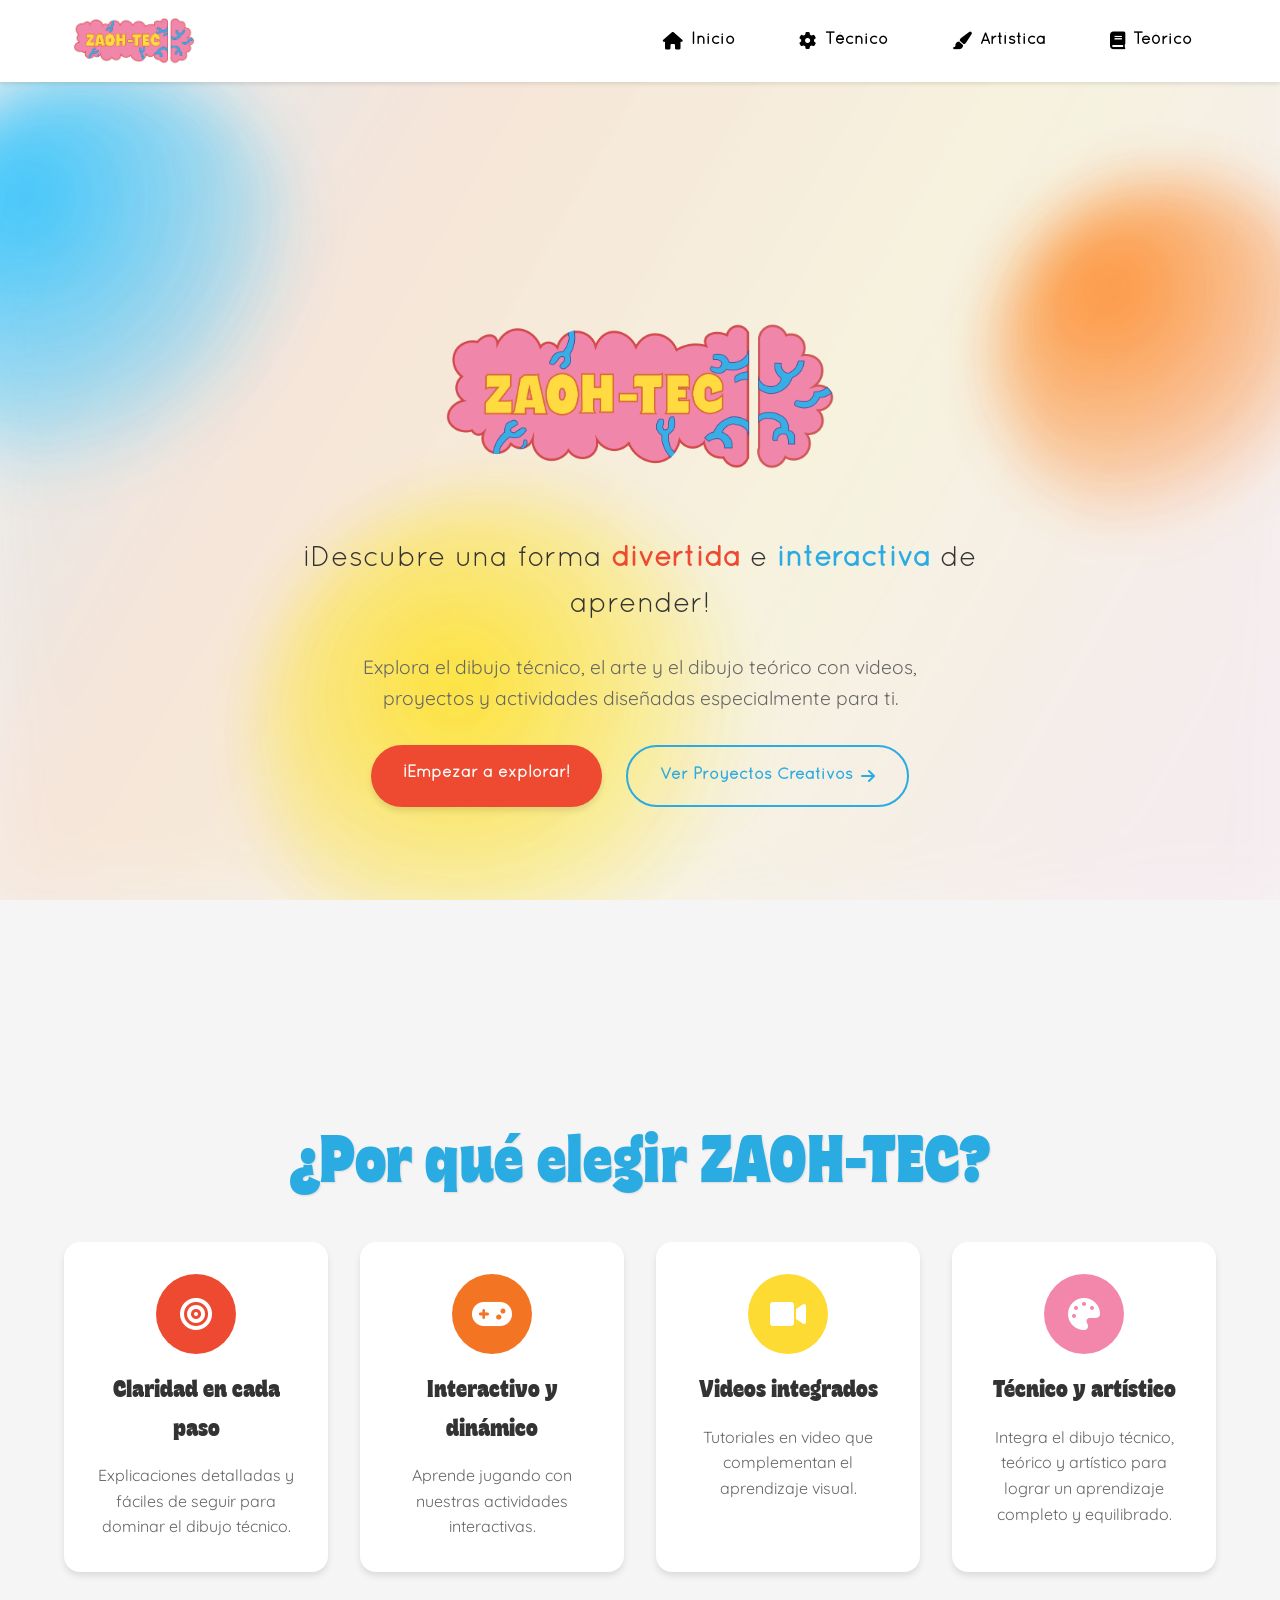
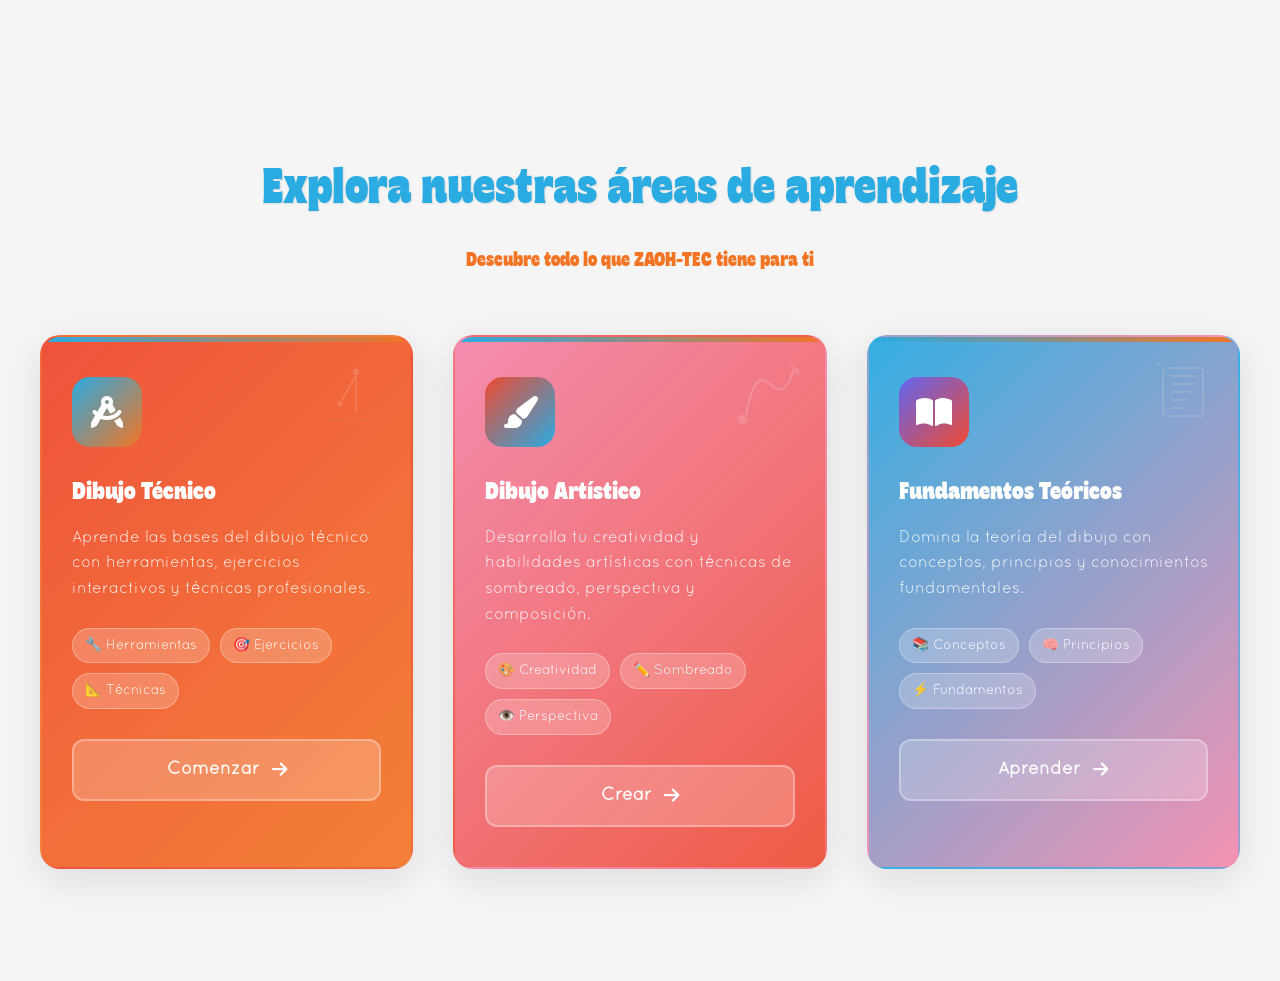
==== index.html @ 96dd10a4 "Proyecto ZAOH-TEC" ====
<!DOCTYPE html>
<html lang="es">
<head>
    <meta charset="UTF-8">
    <meta name="viewport" content="width=device-width, initial-scale=1.0, maximum-scale=5.0, user-scalable=yes">
    <meta name="theme-color" content="#2AABE2">
    <meta name="apple-mobile-web-app-capable" content="yes">
    <meta name="apple-mobile-web-app-status-bar-style" content="default">
    <meta name="format-detection" content="telephone=no">
    <!-- Meta tags para control de cache -->
    <meta http-equiv="Cache-Control" content="no-cache, no-store, must-revalidate">
    <meta http-equiv="Pragma" content="no-cache">
    <meta http-equiv="Expires" content="0">
    <title>ZAOH-TEC - Aprendizaje Interactivo</title>
    <link rel="icon" type="image/jpeg" href="assets/images/zaoh-tec-logo.jpg    ">
    <link rel="shortcut icon" type="image/jpeg" href="assets/images/zaoh-tec-logo.png">
    <link rel="apple-touch-icon" href="assets/images/zaoh-tec-logo.png">
    <link rel="stylesheet" href="https://fonts.googleapis.com/css2?family=Quicksand:wght@300;400;500;600;700&display=swap">
    <link rel="stylesheet" href="https://cdnjs.cloudflare.com/ajax/libs/font-awesome/6.0.0/css/all.min.css">
    <link rel="stylesheet" href="css/styles.css?v=1.0.3">
</head>
<body>
    <!-- Contenedor de fondo dinámico: gradientes y blobs interactivos -->
    <div class="background-container" aria-hidden="true">
        <div class="animated-gradient"></div>
        <div class="blobs">
            <div class="blob blob-1"></div>
            <div class="blob blob-2"></div>
            <div class="blob blob-3"></div>
        </div>
    </div>
    <header>
        <nav class="main-nav">
            <div class="nav-left">
                <img src="assets/images/zaoh-tec-logo.png" alt="ZAOH-TEC Logo" class="nav-logo" loading="lazy" decoding="async">
            </div>
            <button class="mobile-menu-toggle" aria-label="Abrir menú">
                <span class="hamburger-line"></span>
                <span class="hamburger-line"></span>
                <span class="hamburger-line"></span>
            </button>
            <ul class="nav-menu">
                <li><a href="index.html" class="nav-inicio active"><i class="fas fa-home"></i> Inicio</a></li>
                <li><a href="tecnico.html" class="nav-tecnico"><i class="fas fa-cog"></i> Técnico</a></li>
                <li><a href="artistica.html" class="nav-artistica"><i class="fas fa-paint-brush"></i> Artística</a></li>
                <li><a href="teorico.html" class="nav-teorico"><i class="fas fa-book"></i> Teórico</a></li>
            </ul>
        </nav>
    </header>

    <main>
        <section class="hero-section">
            <div class="hero-content">
                <img src="assets/images/zaoh-tec-logo.png" alt="ZAOH-TEC Logo Grande" class="hero-logo" loading="lazy" decoding="async">
                <p class="hero-text">¡Descubre una forma <span class="text-highlight-red">divertida</span> e <span class="text-highlight-blue">interactiva</span> de aprender!</p>
                <p class="hero-description">Explora el dibujo técnico, el arte y el dibujo teórico con videos, proyectos y actividades diseñadas especialmente para ti.</p>
                <div class="hero-buttons">
                    <a href="tecnico.html" class="btn-primary">¡Empezar a explorar!</a>
                    <a href="artistica.html" class="btn-secondary">Ver Proyectos Creativos <i class="fas fa-arrow-right"></i></a>
                </div>
            </div>
        </section>

        <!-- Sección "Por qué elegir ZAOH-TEC" -->
        <section class="why-choose-us">
            <h2 class="section-title">¿Por qué elegir ZAOH-TEC?</h2>
            <div class="features-grid">
                <div class="feature-card">
                    <div class="feature-icon">
                        <i class="fas fa-bullseye"></i>
                    </div>
                    <h3>Claridad en cada paso</h3>
                    <p>Explicaciones detalladas y fáciles de seguir para dominar el dibujo técnico.</p>
                </div>
                <div class="feature-card">
                    <div class="feature-icon">
                        <i class="fas fa-gamepad"></i>
                    </div>
                    <h3>Interactivo y dinámico</h3>
                    <p>Aprende jugando con nuestras actividades interactivas.</p>
                </div>
                <div class="feature-card">
                    <div class="feature-icon">
                        <i class="fas fa-video"></i>
                    </div>
                    <h3>Videos integrados</h3>
                    <p>Tutoriales en video que complementan el aprendizaje visual.</p>
                </div>
                <div class="feature-card">
                    <div class="feature-icon">
                        <i class="fas fa-palette"></i>
                    </div>
                    <h3>Técnico y artístico</h3>
                    <p>Integra el dibujo técnico, teórico y artístico para lograr un aprendizaje completo y equilibrado.</p>
                </div>
            </div>
        </section>

        <!-- Sección de navegación a las diferentes áreas -->
        <section class="navigation-cards">
            <div class="container">
                <h2 class="section-title">Explora nuestras áreas de aprendizaje</h2>
                <p class="section-subtitle">Descubre todo lo que ZAOH-TEC tiene para ti</p>
                
                <div class="nav-cards-carousel">
                    <button class="nav-cards-nav prev" aria-label="Anterior" type="button">&#10094;</button>
                    <div class="nav-cards-grid" data-slider>
                        <!-- Tarjeta Técnico -->
                        <a href="tecnico.html" class="nav-card nav-card-technical">
                            <div class="nav-card-content">
                                <div class="nav-card-icon">
                                    <i class="fas fa-drafting-compass"></i>
                                </div>
                                <h3>Dibujo Técnico</h3>
                                <p>Aprende las bases del dibujo técnico con herramientas, ejercicios interactivos y técnicas profesionales.</p>
                                <div class="nav-card-features">
                                    <span class="feature-tag">🔧 Herramientas</span>
                                    <span class="feature-tag">🎯 Ejercicios</span>
                                    <span class="feature-tag">📐 Técnicas</span>
                                </div>
                            </div>
                            <div class="nav-card-button">
                                <span>Comenzar</span>
                                <i class="fas fa-arrow-right"></i>
                            </div>
                        </a>

                        <!-- Tarjeta Artístico -->
                        <a href="artistica.html" class="nav-card nav-card-artistic">
                            <div class="nav-card-content">
                                <div class="nav-card-icon">
                                    <i class="fas fa-paint-brush"></i>
                                </div>
                                <h3>Dibujo Artístico</h3>
                                <p>Desarrolla tu creatividad y habilidades artísticas con técnicas de sombreado, perspectiva y composición.</p>
                                <div class="nav-card-features">
                                    <span class="feature-tag">🎨 Creatividad</span>
                                    <span class="feature-tag">✏️ Sombreado</span>
                                    <span class="feature-tag">👁️ Perspectiva</span>
                                </div>
                            </div>
                            <div class="nav-card-button">
                                <span>Crear</span>
                                <i class="fas fa-arrow-right"></i>
                            </div>
                        </a>

                        <!-- Tarjeta Teórico -->
                        <a href="teorico.html" class="nav-card nav-card-theory">
                            <div class="nav-card-content">
                                <div class="nav-card-icon">
                                    <i class="fas fa-book-open"></i>
                                </div>
                                <h3>Fundamentos Teóricos</h3>
                                <p>Domina la teoría del dibujo con conceptos, principios y conocimientos fundamentales.</p>
                                <div class="nav-card-features">
                                    <span class="feature-tag">📚 Conceptos</span>
                                    <span class="feature-tag">🧠 Principios</span>
                                    <span class="feature-tag">⚡ Fundamentos</span>
                                </div>
                            </div>
                            <div class="nav-card-button">
                                <span>Aprender</span>
                                <i class="fas fa-arrow-right"></i>
                            </div>
                        </a>
                    </div>
                    <button class="nav-cards-nav next" aria-label="Siguiente" type="button">&#10095;</button>
                </div>
                <!-- NOTE: El contenido original de .nav-cards-grid permanece. Este wrapper será estilizado en CSS y JS detectará botones. -->
            </div>
        </section>
    </main>

    <footer>
    </footer>

    <script src="js/main.js?v=1.0.3"></script>
</body>
</html>
---- css/styles.css ----
@font-face {
    font-family: 'FREITAG TRIAL HEAVY';
    src: url('../assets/fonts/Freitag-Heavy-trial.ttf') format('truetype');
}

@font-face {
    font-family: 'Quicksand Book';
    src: url('../assets/fonts/Quicksand_Book.otf') format('opentype');
}

:root {
    --color-red: #EE4A31;
    --color-orange: #F37423;
    --color-yellow: #FDDB33;
    --color-pink: #F387AB;
    --color-blue: #2AABE2;
    --primary-color: #2AABE2;
    --secondary-color: #F37423;
    --accent-color: #EE4A31;
    --info-color: #6366f1;
}

/* FORZAR COLOR NEGRO EN MENÚ DE NAVEGACIÓN SOLO EN ESCRITORIO */
@media (min-width: 769px) {
    nav .nav-menu a,
    .nav-menu a,
    .main-nav .nav-menu a,
    a.nav-inicio,
    a.nav-tecnico,
    a.nav-artistica,
    a.nav-teorico {
        color: #000000 !important;
        font-weight: 700 !important;
    }
}

/* FORZAR COLOR NEGRO EN HAMBURGER MENU - MÁXIMA PRIORIDAD */
.hamburger-line {
    background-color: #000000 !important;
}

.mobile-menu-toggle .hamburger-line {
    background-color: #000000 !important;
}

.mobile-menu-toggle.active .hamburger-line {
    background-color: #000000 !important;
}

* {
    margin: 0;
    padding: 0;
    box-sizing: border-box;
}

body {
    font-family: 'Quicksand Book', sans-serif;
    line-height: 1.6;
    background-color: #f5f5f5;
    font-weight: 400;
    position: relative;
}

/* Background dynamic container */
.background-container {
    position: fixed;
    inset: 0;
    pointer-events: none;
    z-index: -2;
    overflow: hidden;
}

.animated-gradient {
    position: absolute;
    inset: 0;
    background: linear-gradient(120deg, rgba(42,171,226,0.15), rgba(243,116,35,0.12) 30%, rgba(253,219,51,0.10) 60%, rgba(243,135,171,0.08) 90%);
    filter: blur(40px) saturate(120%);
    transform: translate3d(var(--bg-x,0px), var(--bg-y,0px), 0) scale(1.05);
    transition: transform 0.12s linear;
    animation: gradientShift 12s ease-in-out infinite;
}

@keyframes gradientShift {
    0% { transform: translate3d(0px,0px,0) scale(1.03) rotate(0deg); }
    25% { transform: translate3d(-20px,10px,0) scale(1.05) rotate(2deg); }
    50% { transform: translate3d(0px,20px,0) scale(1.06) rotate(0deg); }
    75% { transform: translate3d(20px,10px,0) scale(1.05) rotate(-2deg); }
    100% { transform: translate3d(0px,0px,0) scale(1.03) rotate(0deg); }
}

.blobs {
    position: absolute;
    inset: 0;
    mix-blend-mode: screen;
}

.blob {
    position: absolute;
    border-radius: 50%;
    filter: blur(30px) saturate(140%);
    opacity: 0.9;
    transform: translate3d(var(--tx,0px), var(--ty,0px), 0) scale(var(--s,1));
    transition: transform 0.12s linear;
}

.blob-1 {
    width: 420px;
    height: 420px;
    left: -8%;
    top: 8%;
    background: radial-gradient(circle at 30% 30%, rgba(42,171,226,0.85), rgba(42,171,226,0.35) 50%, transparent 70%);
    animation: floatBlob 10s ease-in-out infinite;
}

.blob-2 {
    width: 360px;
    height: 360px;
    right: -6%;
    top: 20%;
    background: radial-gradient(circle at 30% 30%, rgba(243,116,35,0.85), rgba(243,116,35,0.35) 50%, transparent 70%);
    animation: floatBlob 12s ease-in-out infinite alternate;
}

.blob-3 {
    width: 500px;
    height: 500px;
    left: 20%;
    bottom: -10%;
    background: radial-gradient(circle at 40% 40%, rgba(253,219,51,0.85), rgba(253,219,51,0.35) 45%, transparent 70%);
    animation: floatBlob 14s ease-in-out infinite;
}

@keyframes floatBlob {
    0% { transform: translate3d(0,0,0) scale(1); }
    50% { transform: translate3d(12px,-18px,0) scale(1.05); }
    100% { transform: translate3d(0,0,0) scale(1); }
}

/* Respect user preference for reduced motion */
@media (prefers-reduced-motion: reduce) {
    .animated-gradient,
    .blob {
        animation: none !important;
        transition: none !important;
    }
}

/* ===============================================
   TARJETAS DE NAVEGACIÓN - SECCIONES PRINCIPALES
   =============================================== */

.navigation-cards {
    padding: 80px 0;
    background: transparent;
    position: relative;
    z-index: 10;
}

.navigation-cards .section-title {
    font-size: 3rem;
    font-weight: 900;
    margin-bottom: 20px;
}

.navigation-cards .section-subtitle {
    text-align: center;
    font-size: 1.2rem;
    color: #F37423 !important;
    margin-bottom: 60px;
    font-weight: 300;
    font-family: 'FREITAG TRIAL HEAVY', sans-serif;
}

.nav-cards-grid {
    display: grid;
    grid-template-columns: repeat(auto-fit, minmax(350px, 1fr));
    gap: 40px;
    max-width: 1200px;
    margin: 0 auto;
}

/* Carrusel móvil de tarjetas (solo se activa en <=768px) */
.nav-cards-carousel { position: relative; width: 100%; }
.nav-cards-nav { display: none; }


.nav-card {
    border-radius: 20px;
    padding: 40px 30px;
    position: relative;
    overflow: hidden;
    transition: all 0.4s cubic-bezier(0.4, 0, 0.2, 1);
    box-shadow: 0 10px 40px rgba(0, 0, 0, 0.1);
    border: 2px solid transparent;
    text-decoration: none;
    display: block;
}

.nav-card-technical {
    background: linear-gradient(135deg, rgba(238, 74, 49, 0.95), rgba(243, 116, 35, 0.90));
    color: white;
}

.nav-card-artistic {
    background: linear-gradient(135deg, rgba(243, 135, 171, 0.95), rgba(238, 74, 49, 0.90));
    color: white;
}

.nav-card-theory {
    background: linear-gradient(135deg, rgba(42, 171, 226, 0.95), rgba(243, 135, 171, 0.90));
    color: white;
}

.nav-card::before {
    content: '';
    position: absolute;
    top: 0;
    left: 0;
    right: 0;
    height: 5px;
    background: linear-gradient(90deg, var(--primary-color), var(--secondary-color));
    transition: height 0.3s ease;
}

.nav-card:hover {
    transform: translateY(-10px);
    box-shadow: 0 20px 60px rgba(0, 0, 0, 0.15);
    border-color: var(--primary-color);
}

.nav-card:hover::before {
    height: 8px;
}

.nav-card-content {
    margin-bottom: 30px;
}

.nav-card-icon {
    width: 70px;
    height: 70px;
    border-radius: 18px;
    display: flex;
    align-items: center;
    justify-content: center;
    margin-bottom: 25px;
    position: relative;
    transition: transform 0.3s ease;
}

.nav-card:hover .nav-card-icon {
    transform: scale(1.1);
}

.nav-card-technical .nav-card-icon {
    background: linear-gradient(135deg, var(--primary-color), var(--secondary-color));
}

.nav-card-artistic .nav-card-icon {
    background: linear-gradient(135deg, var(--accent-color), var(--primary-color));
}

.nav-card-theory .nav-card-icon {
    background: linear-gradient(135deg, var(--info-color), var(--accent-color));
}

.nav-card-icon i {
    font-size: 2rem;
    color: white;
}

.nav-card h3 {
    font-size: 1.5rem;
    font-weight: 700;
    color: white;
    margin-bottom: 15px;
}

.nav-card p {
    color: rgba(255, 255, 255, 0.9);
    line-height: 1.6;
    margin-bottom: 25px;
}

.nav-card-features {
    display: flex;
    flex-wrap: wrap;
    gap: 10px;
    margin-bottom: 10px;
}

.feature-tag {
    background: rgba(255, 255, 255, 0.2);
    color: white;
    padding: 6px 12px;
    border-radius: 20px;
    font-size: 0.85rem;
    font-weight: 500;
    border: 1px solid rgba(255, 255, 255, 0.3);
}

.nav-card-artistic .feature-tag {
    background: rgba(255, 255, 255, 0.2);
    color: white;
    border: 1px solid rgba(255, 255, 255, 0.3);
}

.nav-card-theory .feature-tag {
    background: rgba(255, 255, 255, 0.2);
    color: white;
    border: 1px solid rgba(255, 255, 255, 0.3);
}

.nav-card-button {
    display: flex;
    align-items: center;
    justify-content: center;
    gap: 12px;
    padding: 15px 30px;
    border-radius: 12px;
    font-weight: 600;
    font-size: 1.1rem;
    transition: all 0.3s ease;
    position: relative;
    overflow: hidden;
    width: 100%;
    pointer-events: none;
}

.nav-card-technical .nav-card-button {
    background: rgba(255, 255, 255, 0.2);
    color: white;
    border: 2px solid rgba(255, 255, 255, 0.3);
}

.nav-card-artistic .nav-card-button {
    background: rgba(255, 255, 255, 0.2);
    color: white;
    border: 2px solid rgba(255, 255, 255, 0.3);
}

.nav-card-theory .nav-card-button {
    background: rgba(255, 255, 255, 0.2);
    color: white;
    border: 2px solid rgba(255, 255, 255, 0.3);
}

.nav-card-button:hover {
    transform: translateY(-2px);
    box-shadow: 0 8px 25px rgba(0, 0, 0, 0.2);
    background: rgba(255, 255, 255, 0.3) !important;
    border-color: rgba(255, 255, 255, 0.5) !important;
}

.nav-card-button::before {
    content: '';
    position: absolute;
    top: 0;
    left: -100%;
    width: 100%;
    height: 100%;
    background: linear-gradient(90deg, transparent, rgba(255, 255, 255, 0.2), transparent);
    transition: left 0.5s;
}

.nav-card-button:hover::before {
    left: 100%;
}

.nav-card-button i {
    transition: transform 0.3s ease;
}

.nav-card-button:hover i {
    transform: translateX(5px);
}

/* Animaciones de entrada */
.nav-card {
    animation: slideInUp 0.6s ease forwards;
    opacity: 0;
    transform: translateY(50px);
}

.nav-card:nth-child(1) { animation-delay: 0.1s; }
.nav-card:nth-child(2) { animation-delay: 0.2s; }
.nav-card:nth-child(3) { animation-delay: 0.3s; }

@keyframes slideInUp {
    to {
        opacity: 1;
        transform: translateY(0);
    }
}

/* Elementos decorativos de fondo para cada nav-card */
.nav-card-technical::after {
    content: '';
    position: absolute;
    top: 15px;
    right: 15px;
    width: 80px;
    height: 80px;
    opacity: 0.15;
    background: url("data:image/svg+xml,%3Csvg viewBox='0 0 100 100' xmlns='http://www.w3.org/2000/svg'%3E%3Ccircle cx='50' cy='25' r='4' fill='white'/%3E%3Cline x1='50' y1='29' x2='50' y2='75' stroke='white' stroke-width='2'/%3E%3Cline x1='50' y1='29' x2='30' y2='65' stroke='white' stroke-width='2'/%3E%3Ccircle cx='30' cy='65' r='3' fill='white'/%3E%3Cline x1='15' y1='85' x2='85' y2='85' stroke='white' stroke-width='1' opacity='0.5'/%3E%3Cline x1='20' y1='75' x2='80' y2='75' stroke='white' stroke-width='1' opacity='0.3'/%3E%3C/svg%3E") no-repeat center;
    background-size: contain;
    animation: rotate360 25s linear infinite;
}

.nav-card-artistic::after {
    content: '';
    position: absolute;
    top: 15px;
    right: 15px;
    width: 80px;
    height: 80px;
    opacity: 0.15;
    background: url("data:image/svg+xml,%3Csvg viewBox='0 0 100 100' xmlns='http://www.w3.org/2000/svg'%3E%3Cpath d='M20,80 Q30,20 50,40 Q70,60 80,20' stroke='white' stroke-width='3' fill='none'/%3E%3Ccircle cx='15' cy='85' r='6' fill='white' opacity='0.7'/%3E%3Ccircle cx='85' cy='25' r='4' fill='white' opacity='0.5'/%3E%3Cpath d='M10,75 L25,85 L15,90 Z' fill='white' opacity='0.6'/%3E%3Cline x1='75' y1='15' x2='85' y2='25' stroke='white' stroke-width='2'/%3E%3C/svg%3E") no-repeat center;
    background-size: contain;
    animation: float 6s ease-in-out infinite;
}

.nav-card-theory::after {
    content: '';
    position: absolute;
    top: 15px;
    right: 15px;
    width: 80px;
    height: 80px;
    opacity: 0.15;
    background: url("data:image/svg+xml,%3Csvg viewBox='0 0 100 100' xmlns='http://www.w3.org/2000/svg'%3E%3Crect x='25' y='20' width='50' height='60' rx='3' stroke='white' stroke-width='2' fill='none'/%3E%3Cline x1='35' y1='30' x2='65' y2='30' stroke='white' stroke-width='1.5'/%3E%3Cline x1='35' y1='40' x2='65' y2='40' stroke='white' stroke-width='1.5'/%3E%3Cline x1='35' y1='50' x2='60' y2='50' stroke='white' stroke-width='1.5'/%3E%3Cline x1='35' y1='60' x2='55' y2='60' stroke='white' stroke-width='1.5'/%3E%3Cline x1='35' y1='70' x2='50' y2='70' stroke='white' stroke-width='1.5'/%3E%3Ccircle cx='20' cy='15' r='2' fill='white' opacity='0.7'/%3E%3Ccircle cx='80' cy='25' r='1.5' fill='white' opacity='0.5'/%3E%3Ccircle cx='15' cy='75' r='1.5' fill='white' opacity='0.6'/%3E%3C/svg%3E") no-repeat center;
    background-size: contain;
    animation: pulse 4s ease-in-out infinite;
}

@keyframes rotate360 {
    from { transform: rotate(0deg); }
    to { transform: rotate(360deg); }
}

@keyframes float {
    0%, 100% { transform: translateY(0px); }
    50% { transform: translateY(-10px); }
}

@keyframes pulse {
    0%, 100% { transform: scale(1); opacity: 0.15; }
    50% { transform: scale(1.05); opacity: 0.25; }
}

/* Responsive principal (limpio) */
@media (max-width: 1024px) {
    .nav-cards-grid {
        grid-template-columns: repeat(auto-fit, minmax(300px, 1fr));
        gap: 32px;
    }
    .hero-title { font-size: clamp(2.8rem, 5vw, 3.5rem); }
}

@media (max-width: 768px) {
    body { padding-top: env(safe-area-inset-top); }
    .nav-cards-grid {
        grid-template-columns: repeat(auto-fit, minmax(260px, 1fr));
        gap: 28px;
        padding: 0 18px;
    }
    .nav-card { padding: 32px 26px; }
    .nav-card h3 { font-size: clamp(1.2rem, 2.8vw, 1.4rem); }
    .nav-card p { font-size: clamp(0.9rem, 2.2vw, 1.05rem); }
    .feature-tag { font-size: 0.7rem; }
    .hero-logo { width: clamp(180px, 55vw, 260px); }
    .hero-title { font-size: clamp(2.2rem, 6vw, 2.8rem); }
    .hero-text { font-size: clamp(1.2rem, 4.2vw, 1.6rem); }
    .hero-description { font-size: clamp(1rem, 2.8vw, 1.15rem); padding: 0 4px; }
    .hero-buttons { flex-direction: column; gap: 0.8rem; }

    /* Activar carrusel horizontal para móviles */
    .nav-cards-grid[data-slider] {
        display: flex;
        overflow-x: auto;
        -webkit-overflow-scrolling: touch;
        scroll-snap-type: x mandatory;
        gap: 18px;
        padding: 0 16px 10px;
        scroll-padding-left: 16px;
        scrollbar-width: none; /* Firefox */
    }
    .nav-cards-grid[data-slider]::-webkit-scrollbar { display: none; }
    .nav-cards-grid[data-slider] .nav-card {
        flex: 0 0 85%;
        scroll-snap-align: start;
        scroll-snap-stop: always;
        min-height: 100%;
    }
    .nav-cards-carousel .nav-cards-nav {
        display: flex;
        position: absolute;
        top: 50%;
        transform: translateY(-50%);
        background: rgba(0,0,0,0.35);
        backdrop-filter: blur(4px);
        width: 40px;
        height: 40px;
        border-radius: 50%;
        border: none;
        color: #fff;
        font-size: 1.4rem;
        align-items: center;
        justify-content: center;
        cursor: pointer;
        transition: background .3s ease, opacity .3s ease;
        z-index: 5;
    }
    .nav-cards-carousel .nav-cards-nav:hover { background: rgba(0,0,0,0.55); }
    .nav-cards-carousel .nav-cards-nav.prev { left: 6px; }
    .nav-cards-carousel .nav-cards-nav.next { right: 6px; }
    .nav-cards-carousel .nav-cards-nav[disabled],
    .nav-cards-carousel .nav-cards-nav[aria-disabled="true"] { opacity: 0.35; cursor: default; }
}

@media (max-width: 520px) {
    .nav-cards-grid { grid-template-columns: 1fr; gap: 22px; }
    .nav-card { padding: 28px 22px; }
    .nav-card h3 { font-size: 1.25rem; }
    .hero-title { font-size: clamp(1.9rem, 8vw, 2.3rem); }
    .hero-text { font-size: clamp(1.05rem, 5.2vw, 1.3rem); }
    .hero-description { font-size: 0.95rem; }
}

@media (max-width: 380px) {
    .nav-card { padding: 24px 18px; }
    .nav-card h3 { font-size: 1.1rem; }
    .nav-card p { font-size: 0.85rem; }
    .hero-title { font-size: clamp(1.6rem, 9vw, 2rem); }
    .hero-text { font-size: 1rem; }
}

@media (max-width: 480px) {
    .navigation-cards {
        padding: 60px 0;
    }
    
    .nav-card {
        padding: 25px 20px;
    }
    
    /* Asegurar que mantenga estilos en móviles pequeños */
    .nav-cards-grid {
        grid-template-columns: 1fr;
        gap: 15px;
        padding: 0 10px;
    }
    
    .nav-card h3 {
        font-size: 1.2rem;
    }
    
    .nav-card p {
        font-size: 0.9rem;
    }
}

/* ===============================================
   JUEGOS DE VISTAS TÉCNICAS
   =============================================== */

.gallery-section .game-description {
    text-align: center;
    font-size: 1.1rem;
    color: rgba(255, 255, 255, 0.9);
    margin-bottom: 40px;
    font-weight: 300;
}

.games-grid {
    display: grid;
    grid-template-columns: 1fr 1fr;
    gap: 30px;
    max-width: 1400px;
    margin: 0 auto;
}

.view-game {
    background: rgba(255, 255, 255, 0.95);
    border-radius: 15px;
    padding: 20px;
    box-shadow: 0 8px 25px rgba(0, 0, 0, 0.1);
    border: 2px solid transparent;
    transition: all 0.3s ease;
}

.view-game:hover {
    transform: translateY(-5px);
    box-shadow: 0 15px 50px rgba(0, 0, 0, 0.15);
    border-color: var(--primary-color);
}

.game-header {
    display: flex;
    justify-content: space-between;
    align-items: center;
    margin-bottom: 25px;
    padding-bottom: 15px;
    border-bottom: 2px solid #f0f0f0;
}

.game-header h4 {
    font-size: 1.4rem;
    color: var(--primary-color);
    margin: 0;
}

.game-status .score {
    background: linear-gradient(135deg, var(--primary-color), var(--secondary-color));
    color: white;
    padding: 8px 16px;
    border-radius: 20px;
    font-weight: 600;
    font-size: 0.9rem;
}

.question-view h5 {
    font-size: 1.2rem;
    color: #333;
    text-align: center;
    margin-bottom: 20px;
}

.main-view {
    display: flex;
    justify-content: center;
    margin: 25px 0;
}

.axonometric-view, .dihedral-view {
    background: #f8f9fa;
    border: 3px solid #e9ecef;
    border-radius: 12px;
    padding: 20px;
    display: flex;
    align-items: center;
    justify-content: center;
    min-height: 120px;
    transition: all 0.3s ease;
}

.axonometric-view {
    min-width: 200px;
    background: linear-gradient(135deg, #f8f9fa, #e9ecef);
}

.placeholder-3d, .placeholder-2d {
    display: flex;
    flex-direction: column;
    align-items: center;
    gap: 10px;
    color: var(--primary-color);
}

.placeholder-3d i, .placeholder-2d i {
    font-size: 3rem;
}

.placeholder-3d span, .placeholder-2d span {
    font-weight: 600;
    font-size: 0.9rem;
}

/* Estilos para las imágenes de las vistas */
.view-image {
    width: 100%;
    height: 100%;
    object-fit: contain;
    border-radius: 8px;
    max-height: 150px;
}

.axonometric-view .view-image {
    max-height: 180px;
}

.dihedral-view .view-image {
    max-height: 80px;
}

.instruction {
    text-align: center;
    color: #666;
    font-weight: 500;
    margin: 20px 0 15px;
}

.options-grid {
    display: grid;
    grid-template-columns: repeat(3, 1fr);
    gap: 20px;
    margin: 25px 0;
}

.option-view {
    cursor: pointer;
    transition: all 0.3s ease;
    border-radius: 12px;
    overflow: hidden;
    position: relative;
}

.option-view:hover {
    transform: translateY(-3px);
    box-shadow: 0 5px 20px rgba(0, 0, 0, 0.1);
}

.view-label {
    background: var(--primary-color);
    color: white;
    text-align: center;
    padding: 8px;
    font-weight: 600;
    font-size: 0.9rem;
}

.dihedral-view {
    min-height: 100px;
    background: #f1f3f4;
    border: 2px solid #dee2e6;
    border-top: none;
}

.option-view.selected {
    border: 3px solid var(--primary-color);
    transform: translateY(-5px);
}

.option-view.correct {
    border: 3px solid #28a745;
    background: rgba(40, 167, 69, 0.1);
}

.option-view.correct .view-label {
    background: #28a745;
}

.option-view.incorrect {
    border: 3px solid #dc3545;
    background: rgba(220, 53, 69, 0.1);
}

.option-view.incorrect .view-label {
    background: #dc3545;
}

.game-result {
    text-align: center;
    padding: 20px;
    border-radius: 12px;
    margin-top: 20px;
}

.game-result.correct {
    background: rgba(40, 167, 69, 0.1);
    border: 2px solid #28a745;
}

.game-result.incorrect {
    background: rgba(220, 53, 69, 0.1);
    border: 2px solid #dc3545;
}

.result-message {
    font-size: 1.1rem;
    font-weight: 600;
    margin-bottom: 15px;
}

.game-result.correct .result-message {
    color: #28a745;
}

.game-result.incorrect .result-message {
    color: #dc3545;
}

.retry-btn {
    background: linear-gradient(135deg, var(--secondary-color), var(--primary-color));
    color: white;
    border: none;
    padding: 12px 24px;
    border-radius: 25px;
    font-weight: 600;
    cursor: pointer;
    transition: all 0.3s ease;
    display: inline-flex;
    align-items: center;
    gap: 8px;
}

.retry-btn:hover {
    transform: translateY(-2px);
    box-shadow: 0 5px 15px rgba(0, 0, 0, 0.2);
}

/* Resumen de puntuación */
.overall-score {
    background: rgba(255, 255, 255, 0.95);
    border-radius: 20px;
    padding: 30px;
    margin-top: 40px;
    text-align: center;
    box-shadow: 0 10px 40px rgba(0, 0, 0, 0.1);
}

.overall-score h4 {
    color: var(--primary-color);
    margin-bottom: 20px;
}

.progress-bar {
    width: 100%;
    height: 12px;
    background: #e9ecef;
    border-radius: 6px;
    overflow: hidden;
    margin-bottom: 20px;
}

.progress-fill {
    height: 100%;
    background: linear-gradient(90deg, var(--primary-color), var(--secondary-color));
    width: 0%;
    transition: width 0.5s ease;
}

.score-summary {
    display: flex;
    justify-content: space-around;
    flex-wrap: wrap;
    gap: 20px;
}

.score-summary span {
    font-size: 1.1rem;
    color: #333;
}

.restart-test-container {
    margin-top: 25px;
    text-align: center;
}

.restart-test-button {
    background: linear-gradient(135deg, #e74c3c, #c0392b);
    color: white;
    border: none;
    padding: 15px 30px;
    border-radius: 25px;
    font-size: 1.1rem;
    font-weight: 600;
    cursor: pointer;
    transition: all 0.3s ease;
    box-shadow: 0 4px 15px rgba(231, 76, 60, 0.2);
}

.restart-test-button:hover {
    background: linear-gradient(135deg, #c0392b, #a93226);
    transform: translateY(-2px);
    box-shadow: 0 6px 20px rgba(231, 76, 60, 0.4);
}

.restart-test-button i {
    margin-right: 8px;
}

/* Responsive para juegos */
@media (max-width: 768px) {
    .games-grid {
        grid-template-columns: 1fr;
        gap: 30px;
    }
    
    .view-game {
        padding: 25px 20px;
    }
    
    .options-grid {
        grid-template-columns: 1fr;
        gap: 15px;
    }
    
    .game-header {
        flex-direction: column;
        gap: 15px;
        text-align: center;
    }
    
    .axonometric-view {
        min-width: 180px;
    }
}

@media (max-width: 480px) {
    .games-grid {
        padding: 0 10px;
    }
    
    .view-game {
        padding: 20px 15px;
    }
    
    .placeholder-3d i, .placeholder-2d i {
        font-size: 2rem;
    }
    
    .score-summary {
        flex-direction: column;
        gap: 10px;
    }
}







/* Prisma Rectangular */
.prism {
    width: 80px;
    height: 120px;
    left: 15%;
    top: 200px;
    transform-style: preserve-3d;
    animation: rotatePrism 25s infinite linear;
}

.prism .face {
    position: absolute;
    background: rgba(238, 74, 49, 0.15);
    border: 2px solid rgba(238, 74, 49, 0.8);
    box-shadow: 0 0 15px rgba(238, 74, 49, 0.3);
    backface-visibility: visible;
}

.prism .front,
.prism .back {
    width: 80px;
    height: 120px;
}

.prism .right,
.prism .left {
    width: 60px;
    height: 120px;
}

.prism .front { transform: translateZ(30px); }
.prism .back { transform: translateZ(-30px) rotateY(180deg); }
.prism .right { transform: rotateY(90deg) translateZ(40px); }
.prism .left { transform: rotateY(-90deg) translateZ(40px); }
.prism .top { transform: rotateX(90deg) translateZ(60px); width: 80px; height: 60px; }
.prism .bottom { transform: rotateX(-90deg) translateZ(60px); width: 80px; height: 60px; }

/* Cilindro */
.cylinder {
    width: 80px;
    height: 160px;
    right: 15%;
    top: 400px;
    animation: rotateCylinder 22s infinite linear;
}

.cylinder-body {
    position: relative;
    height: 100%;
    background: rgba(243, 116, 35, 0.2);
    border: 2px solid rgba(243, 116, 35, 0.8);
    border-radius: 40px;
    box-shadow: 0 0 15px rgba(243, 116, 35, 0.3);
}

.cylinder-top,
.cylinder-bottom {
    position: absolute;
    width: 80px;
    height: 40px;
    background: rgba(243, 116, 35, 0.3);
    border: 2px solid rgba(243, 116, 35, 0.8);
    border-radius: 50%;
    box-shadow: 0 0 15px rgba(243, 116, 35, 0.3);
}

.cylinder-top { top: 0; transform: rotateX(45deg); }
.cylinder-bottom { bottom: 0; transform: rotateX(-45deg); }

/* Pirámide */
.pyramid {
    width: 120px;
    height: 120px;
    left: 12%;
    top: 450px;
    animation: rotatePyramid 18s infinite linear;
}

.pyramid-face {
    position: absolute;
    width: 0;
    height: 0;
    border-left: 60px solid transparent;
    border-right: 60px solid transparent;
    border-bottom: 100px solid rgba(253, 219, 51, 0.2);
    border: 2px solid rgba(253, 219, 51, 0.8);
    box-shadow: 0 0 15px rgba(253, 219, 51, 0.3);
}

.pyramid-base {
    position: absolute;
    width: 120px;
    height: 120px;
    background: rgba(253, 219, 51, 0.3);
    border: 2px solid rgba(253, 219, 51, 0.8);
    transform: rotateX(90deg) translateZ(60px);
    box-shadow: 0 0 15px rgba(253, 219, 51, 0.3);
}



/* Animaciones para las figuras */
.shape {
    animation: float 10s infinite ease-in-out;
}

.cube1 { animation-delay: 0s; }
.prism1 { animation-delay: -2s; }
.cylinder1 { animation-delay: -4s; }
.cone1 { animation-delay: -6s; }

@keyframes float {
    0%, 100% { transform: translate(var(--tx, 0), var(--ty, 0)) rotate(0deg); }
    50% { transform: translate(var(--tx, 0), calc(var(--ty, 0) - 20px)) rotate(5deg); }
}

/* Ajuste para que el contenido principal tenga un fondo semitransparente */
.section-content {
    background: rgba(255, 255, 255, 0.9);
    border-radius: 15px;
    backdrop-filter: blur(5px);
}

/* Aplicar FREITAG TRIAL HEAVY solo a títulos y subtítulos */
h1, h2, h3, h4, h5, h6,
.section-title,
.hero-title,
.feature-card h3,
.gallery-section h3, 
.video-section h3, 
.word-search-section h3 {
    font-family: 'FREITAG TRIAL HEAVY', sans-serif;
    color: var(--color-blue);
    margin-bottom: 2rem;
}

/* Asegurar Quicksand Book en textos regulares */
p, span, a, li, input, button, textarea {
    font-family: 'Quicksand Book', sans-serif;
}

/* Animaciones para figuras geométricas */
@keyframes float-rotate {
    0% {
        transform: perspective(500px) rotateX(45deg) rotateZ(45deg) translateY(0);
    }
    50% {
        transform: perspective(500px) rotateX(45deg) rotateZ(45deg) translateY(-20px);
    }
    100% {
        transform: perspective(500px) rotateX(45deg) rotateZ(45deg) translateY(0);
    }
}

@keyframes float-pyramid {
    0% {
        transform: perspective(500px) rotateX(15deg) translateY(0);
    }
    50% {
        transform: perspective(500px) rotateX(15deg) translateY(-15px);
    }
    100% {
        transform: perspective(500px) rotateX(15deg) translateY(0);
    }
}

@keyframes float-cylinder {
    0% {
        transform: perspective(500px) rotateX(45deg) translateY(0);
    }
    50% {
        transform: perspective(500px) rotateX(45deg) translateY(-25px);
    }
    100% {
        transform: perspective(500px) rotateX(45deg) translateY(0);
    }
}

/* Figuras geométricas 3D */
.geometric-shape {
    position: fixed;
    pointer-events: none;
    z-index: -1;
    animation-duration: 6s;
    animation-timing-function: ease-in-out;
    animation-iteration-count: infinite;
}

/* Cubo 3D */
.shape-cube {
    width: 100px;
    height: 100px;
    position: fixed;
    top: 20%;
    right: 10%;
    transform-style: preserve-3d;
    transform: rotateX(-30deg) rotateY(-45deg);
    animation: rotate-cube 20s linear infinite;
}

.shape-cube .face {
    position: absolute;
    width: 100px;
    height: 100px;
    background: rgba(42, 171, 226, 0.1);
    border: 2px solid rgba(42, 171, 226, 0.3);
}

.shape-cube .front {
    transform: translateZ(50px);
}

.shape-cube .back {
    transform: translateZ(-50px);
}

.shape-cube .right {
    transform: rotateY(90deg) translateZ(50px);
}

.shape-cube .left {
    transform: rotateY(-90deg) translateZ(50px);
}

.shape-cube .top {
    transform: rotateX(90deg) translateZ(50px);
}

.shape-cube .bottom {
    transform: rotateX(-90deg) translateZ(50px);
}

/* Prisma hexagonal 3D */
.shape-prism {
    width: 100px;
    height: 120px;
    position: fixed;
    bottom: 15%;
    left: 5%;
    transform-style: preserve-3d;
    transform: rotateX(-30deg) rotateY(30deg);
    animation: rotate-prism 25s linear infinite;
}

.shape-prism .face {
    position: absolute;
    width: 60px;
    height: 120px;
    background: rgba(238, 74, 49, 0.1);
    border: 2px solid rgba(238, 74, 49, 0.3);
}

.shape-prism .face:nth-child(1) { transform: rotateY(0deg) translateZ(52px); }
.shape-prism .face:nth-child(2) { transform: rotateY(60deg) translateZ(52px); }
.shape-prism .face:nth-child(3) { transform: rotateY(120deg) translateZ(52px); }
.shape-prism .face:nth-child(4) { transform: rotateY(180deg) translateZ(52px); }
.shape-prism .face:nth-child(5) { transform: rotateY(240deg) translateZ(52px); }
.shape-prism .face:nth-child(6) { transform: rotateY(300deg) translateZ(52px); }

/* Cilindro 3D mejorado */
.shape-cylinder {
    position: fixed;
    top: 40%;
    left: 15%;
    transform-style: preserve-3d;
    transform: rotateX(-20deg);
    animation: float-3d 6s ease-in-out infinite;
}

.cylinder-body {
    width: 100px;
    height: 150px;
    position: relative;
    transform-style: preserve-3d;
}

.cylinder-side {
    position: absolute;
    width: 31.4px; /* (2 * π * r) / 20 segmentos */
    height: 150px;
    background: rgba(243, 116, 35, 0.1);
    border: 1px solid rgba(243, 116, 35, 0.3);
    transform-origin: 50% 50%;
}

.cylinder-top,
.cylinder-bottom {
    width: 100px;
    height: 100px;
    position: absolute;
    left: 0;
    border-radius: 50%;
    background: rgba(243, 116, 35, 0.15);
    border: 2px solid rgba(243, 116, 35, 0.3);
}

.cylinder-top {
    transform: rotateX(90deg) translateZ(75px);
}

.cylinder-bottom {
    transform: rotateX(-90deg) translateZ(75px);
}

/* Generamos los lados del cilindro usando múltiples elementos */
.cylinder-body {
    transform: rotateY(0deg);
    animation: rotate-cylinder 20s linear infinite;
}

/* Contenedor de fondo para las figuras */
.background-shapes {
    position: fixed;
    top: 0;
    left: 0;
    width: 100%;
    height: 100%;
    z-index: -1;
    overflow: hidden;
    pointer-events: none;
}

/* Figuras de fondo */
.background-shape {
    position: fixed;
    transform-style: preserve-3d;
    opacity: 0.1;
    pointer-events: none;
}

/* Esfera 3D */
.shape-sphere {
    width: 120px;
    height: 120px;
    right: 25%;
    transform-style: preserve-3d;
}

.sphere-circle {
    position: absolute;
    width: 120px;
    height: 120px;
    border-radius: 50%;
    border: 2px solid rgba(42, 171, 226, 0.3);
    background: rgba(42, 171, 226, 0.1);
}

/* Octaedro */
.shape-octahedron {
    right: 8%;
    width: 100px;
    height: 100px;
    margin-top: 250px;
}

.octahedron-face {
    position: absolute;
    width: 0;
    height: 0;
    border-left: 50px solid transparent;
    border-right: 50px solid transparent;
    border-bottom: 50px solid rgba(253, 219, 51, 0.1);
    border-top: 50px solid rgba(253, 219, 51, 0.1);
}

/* Dodecaedro */
.shape-dodecahedron {
    left: 15%;
    width: 120px;
    height: 120px;
    margin-top: 400px;
}

.dodecahedron-face {
    position: absolute;
    width: 60px;
    height: 60px;
    background: rgba(243, 135, 171, 0.1);
    border: 2px solid rgba(243, 135, 171, 0.3);
    transform-origin: center center;
}

/* Cono */
.shape-cone {
    width: 100px;
    height: 150px;
    right: 30%;
    margin-top: 600px;
}

.cone-base {
    position: absolute;
    width: 100px;
    height: 100px;
    border-radius: 50%;
    background: rgba(42, 171, 226, 0.1);
    border: 2px solid rgba(42, 171, 226, 0.3);
    transform: rotateX(90deg) translateZ(0);
}

.cone-side {
    position: absolute;
    width: 100px;
    height: 150px;
    clip-path: polygon(50% 0%, 100% 100%, 0% 100%);
    background: rgba(42, 171, 226, 0.1);
    border: 2px solid rgba(42, 171, 226, 0.3);
}

/* Animaciones para la esfera */
@keyframes sphere-rotate-x {
    0% { transform: rotateX(0deg); }
    100% { transform: rotateX(360deg); }
}

@keyframes sphere-rotate-y {
    0% { transform: rotateY(0deg); }
    100% { transform: rotateY(360deg); }
}

@keyframes sphere-rotate-z {
    0% { transform: rotateZ(0deg); }
    100% { transform: rotateZ(360deg); }
}

/* Animaciones 3D */
@keyframes rotate-cube {
    from { transform: rotateX(-30deg) rotateY(0deg); }
    to { transform: rotateX(-30deg) rotateY(360deg); }
}

@keyframes rotate-prism {
    from { transform: rotateX(-30deg) rotateY(0deg); }
    to { transform: rotateX(-30deg) rotateY(360deg); }
}

@keyframes rotate-cylinder {
    from { transform: rotateY(0deg); }
    to { transform: rotateY(360deg); }
}

@keyframes float-3d {
    0%, 100% { transform: translateY(0) rotateX(-20deg); }
    50% { transform: translateY(-20px) rotateX(-20deg); }
}

/* Estilos de secciones */
.intro-section {
    background: rgba(255, 255, 255, 0.9);
    padding: 2rem;
    border-radius: 15px;
    margin: 2rem 0;
    box-shadow: 0 5px 15px rgba(0, 0, 0, 0.1);
    position: relative;
    overflow: hidden;
}

.intro-section::before {
    content: '';
    position: absolute;
    width: 200px;
    height: 200px;
    background: linear-gradient(45deg, var(--color-blue) 50%, transparent 50%);
    opacity: 0.1;
    top: -100px;
    right: -100px;
    transform: rotate(45deg);
}

.intro-text {
    color: #333;
    font-size: 1.2rem;
    line-height: 1.8;
}

.gallery-section {
    background: linear-gradient(135deg, #fff, var(--color-orange) 300%);
    padding: 2rem;
    border-radius: 15px;
    margin: 2rem 0;
    box-shadow: 0 5px 15px rgba(243, 116, 35, 0.1);
}

.video-section {
    background: linear-gradient(135deg, #fff, var(--color-pink) 300%);
    padding: 2rem;
    border-radius: 15px;
    margin: 2rem 0;
    box-shadow: 0 5px 15px rgba(243, 135, 171, 0.1);
}

/* Nueva sección de videos YouTube */
.videos-section {
    background: linear-gradient(135deg, var(--color-pink) 0%, var(--color-orange) 50%, var(--color-yellow) 100%);
    padding: 3rem 2rem;
    border-radius: 20px;
    margin: 3rem 0;
    box-shadow: 0 10px 30px rgba(243, 116, 35, 0.2);
    position: relative;
    overflow: hidden;
}

.videos-section::before {
    content: '';
    position: absolute;
    top: -50%;
    left: -50%;
    width: 200%;
    height: 200%;
    background: radial-gradient(circle, rgba(255,255,255,0.1) 0%, transparent 70%);
    animation: rotate 20s linear infinite;
    pointer-events: none;
}

.videos-section h3 {
    text-align: center;
    color: #2c3e50;
    font-size: 2.2rem;
    margin-bottom: 1rem;
    text-shadow: 1px 1px 2px rgba(0,0,0,0.1);
    position: relative;
    z-index: 2;
}

.videos-intro {
    text-align: center;
    color: #2c3e50;
    font-size: 1.1rem;
    margin-bottom: 2.5rem;
    font-weight: 500;
    position: relative;
    z-index: 2;
}

.videos-grid {
    display: grid;
    grid-template-columns: repeat(auto-fit, minmax(400px, 1fr));
    gap: 2rem;
    position: relative;
    z-index: 2;
}

.video-card {
    background: rgba(255, 255, 255, 0.95);
    border-radius: 15px;
    overflow: hidden;
    box-shadow: 0 8px 25px rgba(0, 0, 0, 0.15);
    transition: all 0.3s ease;
    transform: translateY(0);
}

.video-card:hover {
    transform: translateY(-10px);
    box-shadow: 0 15px 35px rgba(0, 0, 0, 0.25);
}

.video-wrapper {
    position: relative;
    width: 100%;
    height: 250px;
    overflow: hidden;
}

.video-wrapper iframe {
    position: absolute;
    top: 0;
    left: 0;
    width: 100%;
    height: 100%;
    border: none;
    transition: transform 0.3s ease;
}

.video-card:hover .video-wrapper iframe {
    transform: scale(1.05);
}

.video-info {
    padding: 1.5rem;
    background: linear-gradient(135deg, #fff 0%, rgba(243, 135, 171, 0.1) 100%);
}

.video-info h4 {
    color: #2c3e50;
    font-size: 1.3rem;
    margin-bottom: 0.8rem;
    display: flex;
    align-items: center;
    gap: 0.5rem;
}

.video-info h4 i {
    color: var(--color-orange);
    font-size: 1.1rem;
}

.video-info p {
    color: #555;
    line-height: 1.6;
    font-size: 0.95rem;
}

@keyframes rotate {
    from { transform: rotate(0deg); }
    to { transform: rotate(360deg); }
}

/* Responsive para videos */
@media (max-width: 768px) {
    .videos-grid {
        grid-template-columns: 1fr;
        gap: 1.5rem;
    }
    
    .video-wrapper {
        height: 200px;
    }
    
    .videos-section {
        padding: 2rem 1rem;
    }
    
    .videos-section h3 {
        font-size: 1.8rem;
    }
}

/* Variación específica para la página técnica */
.technical-page .videos-section {
    background: linear-gradient(135deg, var(--color-blue) 0%, var(--color-red) 50%, var(--color-orange) 100%);
}

.technical-page .video-info {
    background: linear-gradient(135deg, #fff 0%, rgba(42, 171, 226, 0.1) 100%);
}

.technical-page .video-info h4 i {
    color: var(--color-red);
}

/* Variación específica para la página teórica */
.theoretical-page .videos-section {
    background: linear-gradient(135deg, #2c3e50 0%, var(--color-blue) 30%, var(--color-pink) 70%, #f8f9fa 100%);
    position: relative;
}

.theoretical-page .videos-section::before {
    background: radial-gradient(circle, rgba(44,62,80,0.1) 0%, transparent 70%);
}

.theoretical-page .video-info {
    background: linear-gradient(135deg, #fff 0%, rgba(44,62,80, 0.05) 100%);
    border-left: 4px solid var(--color-blue);
}

.theoretical-page .video-info h4 {
    color: #2c3e50;
}

.theoretical-page .video-info h4 i {
    color: var(--color-blue);
}

.theoretical-videos .video-card {
    max-width: 800px;
    margin: 0 auto;
}

.theoretical-videos .videos-grid {
    display: flex;
    justify-content: center;
}

.word-search-section {
    background: linear-gradient(135deg, #fff, var(--color-yellow) 300%);
    padding: 2rem;
    border-radius: 15px;
    margin: 2rem 0;
    box-shadow: 0 5px 15px rgba(253, 219, 51, 0.1);
}

.section-content {
    max-width: 1200px;
    margin: 80px auto 2rem;
    padding: 0 2rem;
}

/* Header and Navigation */
header {
    background-color: white;
    padding: 1rem 0;
    position: fixed;
    width: 100%;
    top: 0;
    z-index: 1000;
    box-shadow: 0 2px 4px rgba(0,0,0,0.1);
}

.main-nav {
    max-width: 1200px;
    margin: 0 auto;
    display: flex;
    justify-content: space-between;
    align-items: center;
    padding: 0 2rem;
}

.nav-left {
    display: flex;
    align-items: center;
}

.nav-logo {
    height: 50px;
    width: auto;
    transition: transform 0.3s ease;
}

.nav-logo:hover {
    transform: scale(1.05);
}

.nav-menu {
    display: flex;
    list-style: none;
    gap: 2rem;
}

.nav-menu a {
    text-decoration: none;
    color: #000000 !important;
    font-weight: 700 !important;
    padding: 0.5rem 1rem;
    border-radius: 5px;
    transition: all 0.3s ease;
    display: flex;
    align-items: center;
    gap: 0.5rem;
}

.nav-menu a i {
    font-size: 1.1em;
    color: #000000 !important;
}

/* Estilo para enlace activo */
.nav-menu a.active {
    color: #000000 !important;
    font-weight: 700 !important;
}

.nav-inicio:hover {
    background-color: var(--color-blue);
    color: white;
    transform: translateY(-2px);
}

/* Asegurar color negro para cada enlace específico */
.nav-inicio,
.nav-tecnico,
.nav-artistica,
.nav-teorico {
    color: #000000 !important;
    font-weight: 700 !important;
}

.nav-tecnico:hover {
    background-color: var(--color-red);
    color: white;
    transform: translateY(-2px);
}

.nav-artistica:hover {
    background-color: var(--color-orange);
    color: white;
    transform: translateY(-2px);
}

.nav-teorico:hover {
    background-color: var(--color-yellow);
    color: #333;
    transform: translateY(-2px);
}

/* Hero Section */
.hero-section {
    min-height: 100vh;
    display: flex;
    align-items: center;
    justify-content: center;
    background: transparent;
    padding: 2rem;
    text-align: center;
}

.hero-content {
    max-width: 800px;
    margin: 0 auto;
}

.hero-logo {
    width: 400px;
    height: auto;
    margin-bottom: 3rem;
    animation: float 6s ease-in-out infinite;
}

@keyframes float {
    0% {
        transform: translateY(0px);
    }
    50% {
        transform: translateY(-20px);
    }
    100% {
        transform: translateY(0px);
    }
}

.hero-title {
    font-size: 4rem;
    color: var(--color-blue);
    margin-bottom: 1rem;
    text-shadow: 2px 2px 4px rgba(0,0,0,0.1);
}

.hero-text {
    font-size: 1.8rem;
    margin-bottom: 1.5rem;
    color: #333;
}

.text-highlight-red {
    color: var(--color-red);
    font-weight: 700;
}

.text-highlight-blue {
    color: var(--color-blue);
    font-weight: 700;
}

.hero-description {
    font-size: 1.2rem;
    color: #666;
    margin-bottom: 2rem;
    max-width: 600px;
    margin-left: auto;
    margin-right: auto;
    font-family: 'Quicksand', sans-serif;
    font-weight: 400;
}

.hero-buttons {
    display: flex;
    gap: 1.5rem;
    justify-content: center;
    margin-top: 2rem;
}

.btn-primary {
    background-color: var(--color-red);
    color: white;
    padding: 1rem 2rem;
    border-radius: 50px;
    text-decoration: none;
    font-weight: 600;
    transition: all 0.3s ease;
    box-shadow: 0 4px 6px rgba(0,0,0,0.1);
}

.btn-primary:hover {
    transform: translateY(-3px);
    box-shadow: 0 6px 12px rgba(0,0,0,0.15);
    background-color: var(--color-orange);
}

.btn-secondary {
    background-color: transparent;
    color: var(--color-blue);
    padding: 1rem 2rem;
    border-radius: 50px;
    text-decoration: none;
    font-weight: 600;
    transition: all 0.3s ease;
    border: 2px solid var(--color-blue);
    display: flex;
    align-items: center;
    gap: 0.5rem;
}

.btn-secondary:hover {
    background-color: var(--color-blue);
    color: white;
    transform: translateY(-3px);
}

/* Responsive adjustments for hero section */
@media (min-width: 769px) and (max-width: 1024px) {
    .hero-content {
        max-width: 800px;
        margin: 0 auto;
        text-align: center;
    }
    
    .hero-buttons {
        justify-content: center;
        align-items: center;
        flex-wrap: wrap;
        gap: 1.2rem;
        margin: 2rem auto 0;
        max-width: 600px;
    }
    
    .btn-primary, .btn-secondary {
        min-width: 200px;
        text-align: center;
        justify-content: center;
        display: flex;
        align-items: center;
    }
}

@media (max-width: 768px) {
    .hero-title {
        font-size: 3rem;
    }
    
    .hero-text {
        font-size: 1.5rem;
    }
    
    .hero-buttons {
        flex-direction: column;
        gap: 1rem;
        justify-content: center;
        align-items: center;
    }
    
    .hero-logo {
        width: 150px;
    }
}

/* Main Content */
main {
    margin-top: 80px;
    padding: 2rem;
}

.section-content {
    max-width: 1200px;
    margin: 0 auto;
    padding: 2rem 0;
    text-align: center;
}

.section-title {
    font-size: 4rem;
    margin: 2rem 0;
    text-align: center;
    color: var(--color-blue);
    text-shadow: 1px 1px 2px rgba(0,0,0,0.1);
    font-family: 'FREITAG TRIAL HEAVY', sans-serif;
}

.topics-container {
    display: grid;
    grid-template-columns: repeat(auto-fit, minmax(300px, 1fr));
    gap: 2rem;
    padding: 1rem;
}

/* Topic Cards */
.topic-card {
    background: white;
    border-radius: 15px;
    padding: 1.5rem;
    box-shadow: 0 4px 6px rgba(0,0,0,0.1);
    transition: transform 0.3s ease, box-shadow 0.3s ease;
}

.topic-card:hover {
    transform: translateY(-5px);
    box-shadow: 0 6px 12px rgba(0,0,0,0.15);
}

.topic-card h3 {
    color: var(--color-blue);
    font-size: 1.5rem;
    margin-bottom: 1rem;
}

.topic-card p {
    color: #666;
    margin-bottom: 1.5rem;
}

.steps {
    background: #f8f8f8;
    padding: 1rem;
    border-radius: 8px;
    margin-bottom: 1.5rem;
}

.steps h4 {
    color: var(--color-orange);
    margin-bottom: 0.5rem;
}

.steps ol {
    padding-left: 1.5rem;
}

.steps li {
    margin-bottom: 0.5rem;
    color: #555;
}

.video-container {
    position: relative;
    width: 100%;
    padding-top: 56.25%; /* 16:9 Aspect Ratio */
    margin-top: 1rem;
    border-radius: 8px;
    overflow: hidden;
}

.video-container video {
    position: absolute;
    top: 0;
    left: 0;
    width: 100%;
    height: 100%;
    object-fit: cover;
}

/* Botón hamburger para móviles */
.mobile-menu-toggle {
    display: none;
    flex-direction: column;
    justify-content: space-around;
    width: 30px;
    height: 30px;
    background: transparent;
    border: none;
    cursor: pointer;
    padding: 0;
    z-index: 1001;
    transition: all 0.3s ease;
}

.hamburger-line {
    width: 25px;
    height: 3px;
    background-color: #000000;
    transition: all 0.3s ease;
    transform-origin: center;
}

.mobile-menu-toggle.active .hamburger-line:nth-child(1) {
    transform: rotate(45deg) translate(5px, 5px);
}

.mobile-menu-toggle.active .hamburger-line:nth-child(2) {
    opacity: 0;
}

.mobile-menu-toggle.active .hamburger-line:nth-child(3) {
    transform: rotate(-45deg) translate(7px, -6px);
}

/* Responsive Design */
@media (max-width: 768px) {
    .mobile-menu-toggle {
        display: flex;
    }
    
    .main-nav {
        flex-direction: row;
        padding: 0 1rem;
        position: relative;
    }
    
    .nav-menu {
        position: fixed;
        top: 70px;
        right: -100%;
        width: 280px;
        height: calc(100vh - 70px);
        background: linear-gradient(135deg, 
            rgba(42, 171, 226, 0.95) 0%, 
            rgba(238, 74, 49, 0.95) 25%, 
            rgba(243, 116, 35, 0.95) 50%, 
            rgba(253, 219, 51, 0.95) 75%, 
            rgba(243, 135, 171, 0.95) 100%);
        backdrop-filter: blur(15px);
        flex-direction: column;
        padding: 2rem 1rem;
        gap: 0;
        transition: right 0.3s ease;
        box-shadow: -2px 0 20px rgba(0, 0, 0, 0.2);
        z-index: 1000;
        border-left: 3px solid rgba(255, 255, 255, 0.3);
    }
    
    .nav-menu.active {
        right: 0;
    }
    
    .nav-menu li {
        width: 100%;
        margin-bottom: 1rem;
    }
    
    .nav-menu a {
        display: flex;
        align-items: center;
        gap: 1rem;
        padding: 1rem 1.5rem;
        font-size: 1.1rem;
        border-radius: 15px;
        transition: all 0.3s ease;
        width: 100%;
        color: #000000 !important;
        font-weight: 700 !important;
        background: rgba(255, 255, 255, 0.9);
        margin-bottom: 0.5rem;
        border: 2px solid transparent;
        box-shadow: 0 4px 15px rgba(0, 0, 0, 0.1);
    }
    
    /* Colores específicos para cada enlace del menú móvil */
    .nav-menu a.nav-inicio {
        background: rgba(42, 171, 226, 0.9);
        color: #ffffff !important;
        border-color: rgba(42, 171, 226, 1);
    }
    
    .nav-menu a.nav-tecnico {
        background: rgba(238, 74, 49, 0.9);
        color: #ffffff !important;
        border-color: rgba(238, 74, 49, 1);
    }
    
    .nav-menu a.nav-artistica {
        background: rgba(243, 135, 171, 0.9);
        color: #ffffff !important;
        border-color: rgba(243, 135, 171, 1);
    }
    
    .nav-menu a.nav-teorico {
        background: rgba(253, 219, 51, 0.9);
        color: #000000 !important;
        border-color: rgba(253, 219, 51, 1);
    }
    
    .nav-menu a:hover {
        transform: translateX(10px) scale(1.05);
        box-shadow: 0 8px 25px rgba(0, 0, 0, 0.2);
        border-color: rgba(255, 255, 255, 0.8);
    }
    
    .nav-menu a.active {
        transform: scale(1.05);
        box-shadow: 0 6px 20px rgba(0, 0, 0, 0.3);
        border-color: rgba(255, 255, 255, 1);
    }
    
    .nav-menu a i {
        font-size: 1.4em;
        width: 25px;
        text-align: center;
    }
    
    /* Iconos con colores específicos para mejor contraste */
    .nav-menu a.nav-inicio i {
        color: #ffffff !important;
        text-shadow: 0 2px 4px rgba(0, 0, 0, 0.3);
    }
    
    .nav-menu a.nav-tecnico i {
        color: #ffffff !important;
        text-shadow: 0 2px 4px rgba(0, 0, 0, 0.3);
    }
    
    .nav-menu a.nav-artistica i {
        color: #ffffff !important;
        text-shadow: 0 2px 4px rgba(0, 0, 0, 0.3);
    }
    
    .nav-menu a.nav-teorico i {
        color: #000000 !important;
        text-shadow: 0 2px 4px rgba(255, 255, 255, 0.5);
    }
    
    header {
        padding: 0.8rem 0;
    }
    
    .nav-logo {
        height: 40px;
    }
    
    /* Hamburger en negro para mejor visibilidad */
    .hamburger-line {
        background-color: #000000 !important;
    }
    
    .mobile-menu-toggle.active .hamburger-line {
        background-color: #000000 !important;
    }
    
    main {
        margin-top: 80px;
    }
    
    .topic-card {
        margin-bottom: 1.2rem;
    }
}

/* Tablet responsive (768px - 1024px) */
@media (min-width: 769px) and (max-width: 1024px) {
    .main-nav {
        padding: 0 1.5rem;
    }
    
    .nav-menu {
        gap: 1.5rem;
    }
    
    .nav-menu a {
        padding: 0.6rem 0.8rem;
        font-size: 1rem;
        color: #000000 !important;
        font-weight: 700 !important;
    }
    
    .nav-logo {
        height: 45px;
    }
}

/* Sección de Dibujo Técnico */
.gallery-section, .video-section, .word-search-section {
    margin: 3rem auto;
    max-width: 1000px;
    padding: 2rem;
    background: white;
    border-radius: 15px;
    box-shadow: 0 4px 6px rgba(0,0,0,0.1);
}

.gallery-section h3, .video-section h3, .word-search-section h3 {
    font-size: 2rem;
    color: var(--color-blue);
    margin-bottom: 1.5rem;
    text-align: center;
}

/* Carrusel de imágenes */
.carousel-container {
    position: relative;
    max-width: 800px;
    margin: 0 auto;
    overflow: hidden;
    border-radius: 15px;
    box-shadow: 0 4px 15px rgba(0,0,0,0.15);
}

.carousel-wrapper {
    display: flex;
    transition: transform 0.5s ease-in-out;
}

.carousel-slide {
    min-width: 100%;
    position: relative;
    display: flex;
    align-items: center;
    justify-content: center;
    padding: 20px;
    box-sizing: border-box;
}

.carousel-img {
    max-width: 100%;
    max-height: 450px;
    width: auto;
    height: auto;
    object-fit: contain;
    display: block;
    background: #f8f9fa;
    border-radius: 10px;
    box-shadow: 0 2px 8px rgba(0,0,0,0.1);
}

.carousel-img.rotated-img {
    transform: rotate(-90deg);
    object-fit: contain;
    background: #f8f9fa;
}

/* Responsive para carruseles */
@media (max-width: 768px) {
    .carousel-slide {
        padding: 15px;
    }
    
    .carousel-img {
        max-height: 300px;
    }
}

@media (max-width: 500px) {
    .carousel-slide {
        padding: 10px;
    }
    
    .carousel-img {
        max-height: 250px;
    }
}

.carousel-button {
    position: absolute;
    top: 50%;
    transform: translateY(-50%);
    background: rgba(255, 255, 255, 0.8);
    border: none;
    width: 50px;
    height: 50px;
    border-radius: 50%;
    cursor: pointer;
    display: flex;
    align-items: center;
    justify-content: center;
    font-size: 1.5rem;
    color: var(--color-blue);
    transition: all 0.3s ease;
    box-shadow: 0 2px 5px rgba(0,0,0,0.2);
}

.carousel-button:hover {
    background: white;
    box-shadow: 0 4px 8px rgba(0,0,0,0.2);
    transform: translateY(-50%) scale(1.1);
}

.prev {
    left: 20px;
}

.next {
    right: 20px;
}

.carousel-dots {
    position: absolute;
    bottom: 20px;
    left: 50%;
    transform: translateX(-50%);
    display: flex;
    gap: 10px;
}

.dot {
    width: 12px;
    height: 12px;
    border-radius: 50%;
    background: rgba(255, 255, 255, 0.5);
    cursor: pointer;
    transition: all 0.3s ease;
}

.dot.active {
    background: var(--color-blue);
    transform: scale(1.2);
}

/* Sección de Video */
.video-container {
    position: relative;
    width: 100%;
    padding-top: 56.25%; /* Aspect ratio 16:9 */
    background: #f5f5f5;
    border-radius: 10px;
    overflow: hidden;
}

.video-container video {
    position: absolute;
    top: 0;
    left: 0;
    width: 100%;
    height: 100%;
    object-fit: cover;
}



/* Why Choose Us Section */
.why-choose-us {
    padding: 4rem 2rem;
    background-color: transparent;
}

.features-grid {
    display: grid;
    grid-template-columns: repeat(auto-fit, minmax(250px, 1fr));
    gap: 2rem;
    margin-top: 2rem;
    max-width: 1200px;
    margin-left: auto;
    margin-right: auto;
}

.feature-card {
    background: white;
    padding: 2rem;
    border-radius: 1rem;
    text-align: center;
    box-shadow: 0 4px 6px rgba(0, 0, 0, 0.1);
    transition: transform 0.3s ease;
}

.feature-card:hover {
    transform: translateY(-5px);
}

.feature-icon {
    width: 80px;
    height: 80px;
    margin: 0 auto 1rem;
    display: flex;
    align-items: center;
    justify-content: center;
    border-radius: 50%;
    font-size: 2rem;
}

.feature-card:nth-child(1) .feature-icon {
    background-color: var(--color-red);
    color: white;
}

.feature-card:nth-child(2) .feature-icon {
    background-color: var(--color-orange);
    color: white;
}

.feature-card:nth-child(3) .feature-icon {
    background-color: var(--color-yellow);
    color: white;
}

.feature-card:nth-child(4) .feature-icon {
    background-color: var(--color-pink);
    color: white;
}

/* Eliminado el estilo para la quinta tarjeta */

.feature-card h3 {
    color: #333;
    font-family: 'FREITAG TRIAL HEAVY', sans-serif;
    margin-bottom: 1rem;
    font-size: 1.5rem;
}

.feature-card p {
    color: #666;
    line-height: 1.6;
    font-family: 'Quicksand', sans-serif;
    font-weight: 400;
}

/* Responsive adjustments */
@media (max-width: 768px) {
    .gallery-img {
        height: 150px;
    }

    .features-grid {
        grid-template-columns: 1fr;
    }

    .feature-card {
        padding: 1.5rem;
    }
    
    .tools-grid {
        grid-template-columns: 1fr;
    }
}

/* ===== ESTILOS ESPECÍFICOS PARA DIBUJO TÉCNICO ===== */

/* Elementos técnicos de fondo */
.technical-background {
    position: absolute;
    inset: 0;
    pointer-events: none;
    opacity: 0.1;
}

/* Cuadrícula técnica */
.grid-lines {
    position: absolute;
    inset: 0;
    background-image: 
        linear-gradient(to right, var(--color-blue) 1px, transparent 1px),
        linear-gradient(to bottom, var(--color-red) 1px, transparent 1px);
    background-size: 40px 40px;
    animation: gridPulse 8s ease-in-out infinite alternate;
}

/* Líneas de construcción */
.construction-lines .line {
    position: absolute;
    background: linear-gradient(90deg, transparent, var(--color-orange), transparent);
    height: 1px;
    width: 100%;
    animation: drawLine 6s ease-in-out infinite;
}

.construction-lines .line-1 {
    top: 20%;
    animation-delay: 0s;
}

.construction-lines .line-2 {
    top: 40%;
    animation-delay: 1.5s;
    transform: rotate(45deg);
}

.construction-lines .line-3 {
    top: 60%;
    animation-delay: 3s;
}

.construction-lines .line-4 {
    top: 80%;
    animation-delay: 4.5s;
    transform: rotate(-30deg);
}

/* Círculos técnicos */
.technical-circles .circle {
    position: absolute;
    border: 2px solid var(--color-pink);
    border-radius: 50%;
    animation: drawCircle 8s ease-in-out infinite;
}

.technical-circles .circle-1 {
    width: 150px;
    height: 150px;
    top: 15%;
    right: 10%;
    animation-delay: 0s;
}

.technical-circles .circle-2 {
    width: 100px;
    height: 100px;
    bottom: 20%;
    left: 15%;
    animation-delay: 2s;
}

.technical-circles .circle-3 {
    width: 80px;
    height: 80px;
    top: 50%;
    left: 50%;
    transform: translate(-50%, -50%);
    animation-delay: 4s;
}

/* Decoración de compás */
.compass-decoration {
    position: absolute;
    top: 10%;
    left: 5%;
    width: 60px;
    height: 60px;
    opacity: 0.15;
    background: url("data:image/svg+xml,%3Csvg viewBox='0 0 100 100' xmlns='http://www.w3.org/2000/svg'%3E%3Ccircle cx='50' cy='30' r='3' fill='%232c5aa0'/%3E%3Cline x1='50' y1='33' x2='50' y2='70' stroke='%232c5aa0' stroke-width='2'/%3E%3Cline x1='50' y1='33' x2='35' y2='60' stroke='%232c5aa0' stroke-width='2'/%3E%3Ccircle cx='35' cy='60' r='2' fill='%232c5aa0'/%3E%3C/svg%3E") no-repeat center;
    background-size: contain;
    animation: rotate360 20s linear infinite;
}

/* Sección de herramientas técnicas */
.technical-tools-section {
    background: linear-gradient(135deg, rgba(42, 171, 226, 0.05), rgba(255, 255, 255, 0.8));
    border: 1px solid rgba(42, 171, 226, 0.1);
    border-radius: 15px;
    padding: 2rem;
    margin: 2rem 0;
    box-shadow: 0 8px 32px rgba(42, 171, 226, 0.1);
}

.technical-tools-section h3 {
    color: var(--color-blue);
    margin-bottom: 1.5rem;
    text-align: center;
    font-size: 1.8rem;
    position: relative;
}

.technical-tools-section h3::after {
    content: '';
    position: absolute;
    bottom: -8px;
    left: 50%;
    transform: translateX(-50%);
    width: 60px;
    height: 3px;
    background: linear-gradient(90deg, var(--color-blue), var(--color-orange));
    border-radius: 2px;
}

.tools-grid {
    display: grid;
    grid-template-columns: repeat(auto-fit, minmax(250px, 1fr));
    gap: 1.5rem;
    margin-top: 2rem;
}

.tool-card {
    background: rgba(255, 255, 255, 0.9);
    border: 2px solid rgba(42, 171, 226, 0.15);
    border-radius: 12px;
    padding: 1.5rem;
    text-align: center;
    transition: all 0.3s ease;
    position: relative;
    overflow: hidden;
}

.tool-card::before {
    content: '';
    position: absolute;
    top: 0;
    left: -100%;
    width: 100%;
    height: 100%;
    background: linear-gradient(90deg, transparent, rgba(42, 171, 226, 0.1), transparent);
    transition: left 0.6s;
}

.tool-card:hover::before {
    left: 100%;
}

.tool-card:hover {
    transform: translateY(-5px);
    box-shadow: 0 12px 24px rgba(42, 171, 226, 0.2);
    border-color: var(--color-blue);
}

.tool-icon {
    width: 60px;
    height: 60px;
    margin: 0 auto 1rem;
    display: flex;
    align-items: center;
    justify-content: center;
}

.tool-icon svg {
    width: 100%;
    height: 100%;
    transition: transform 0.3s ease;
}

.tool-image {
    width: 100%;
    height: 100%;
    object-fit: contain;
    transition: transform 0.3s ease;
    filter: drop-shadow(2px 2px 4px rgba(42, 171, 226, 0.2));
}

.tool-card:hover .tool-icon svg,
.tool-card:hover .tool-image {
    transform: scale(1.1);
}

.tool-card h4 {
    color: var(--color-blue);
    margin-bottom: 0.8rem;
    font-size: 1.2rem;
    font-weight: 600;
}

.tool-card p {
    color: #666;
    font-size: 0.95rem;
    line-height: 1.4;
}

/* Animaciones técnicas */
@keyframes gridPulse {
    0%, 100% { opacity: 0.1; }
    50% { opacity: 0.2; }
}

@keyframes drawLine {
    0%, 100% { 
        opacity: 0;
        transform: scaleX(0);
    }
    50% { 
        opacity: 0.3;
        transform: scaleX(1);
    }
}

@keyframes drawCircle {
    0%, 100% { 
        opacity: 0;
        stroke-dasharray: 0 1000;
    }
    50% { 
        opacity: 0.3;
        stroke-dasharray: 1000 0;
    }
}

@keyframes rotate360 {
    from { transform: rotate(0deg); }
    to { transform: rotate(360deg); }
}

/* Mejoras para el título de dibujo técnico */
.section-content h2.section-title {
    background: linear-gradient(135deg, var(--color-blue), var(--color-orange));
    -webkit-background-clip: text;
    -webkit-text-fill-color: transparent;
    background-clip: text;
    position: relative;
    display: inline-block;
    padding: 0.5rem 1rem;
    text-align: center;
    width: 100%;
}

.section-content h2.section-title::before {
    content: '';
    position: absolute;
    top: 0;
    left: 50%;
    transform: translateX(-50%);
    width: fit-content;
    min-width: calc(100% - 2rem);
    height: 100%;
    background: linear-gradient(135deg, rgba(42, 171, 226, 0.05), rgba(243, 116, 35, 0.05));
    border-radius: 10px;
    z-index: -1;
}

/* Estilos para la sección del Test de Perspectiva */
.perspective-test-section {
    margin: 4rem auto;
    max-width: 800px;
    padding: 3rem 2rem;
    background: linear-gradient(145deg, 
        rgba(255, 255, 255, 0.9), 
        rgba(255, 255, 255, 0.7)
    );
    border-radius: 20px;
    box-shadow: 0 20px 40px rgba(0, 0, 0, 0.1);
    text-align: center;
    position: relative;
    overflow: hidden;
}

.perspective-test-section::before {
    content: '';
    position: absolute;
    top: -2px;
    left: -2px;
    right: -2px;
    bottom: -2px;
    background: linear-gradient(45deg, 
        var(--color-blue), var(--color-orange), var(--color-yellow), var(--color-pink)
    );
    border-radius: 22px;
    z-index: -1;
    background-size: 400% 400%;
    animation: gradientShift 6s ease infinite;
}

.test-intro h3 {
    font-family: 'FREITAG TRIAL HEAVY', Arial, sans-serif;
    color: var(--color-blue);
    font-size: 2.2rem;
    margin-bottom: 1rem;
    font-weight: bold;
}

.test-intro p {
    color: #666;
    font-size: 1.1rem;
    margin-bottom: 2rem;
    max-width: 600px;
    margin-left: auto;
    margin-right: auto;
}

.test-features {
    display: flex;
    justify-content: center;
    gap: 2rem;
    margin: 2rem 0;
    flex-wrap: wrap;
}

.feature-item {
    display: flex;
    align-items: center;
    gap: 0.5rem;
    color: var(--color-orange);
    font-weight: 600;
    padding: 0.5rem 1rem;
    background: rgba(243, 116, 35, 0.1);
    border-radius: 25px;
}

.feature-item i {
    font-size: 1.2rem;
}

.perspective-test-btn {
    background: linear-gradient(135deg, var(--color-blue), var(--color-orange));
    color: white;
    border: none;
    padding: 1.2rem 2.5rem;
    border-radius: 50px;
    font-size: 1.2rem;
    font-weight: 600;
    cursor: pointer;
    display: flex;
    align-items: center;
    gap: 1rem;
    margin: 2rem auto 0;
    transition: all 0.3s ease;
    box-shadow: 0 8px 20px rgba(42, 171, 226, 0.3);
}

.perspective-test-btn:hover {
    transform: translateY(-3px);
    box-shadow: 0 12px 30px rgba(42, 171, 226, 0.4);
    background: linear-gradient(135deg, var(--color-orange), var(--color-pink));
}

.perspective-test-btn:active {
    transform: translateY(-1px);
}

/* Estilos para el modal del juego */
.game-modal {
    position: fixed;
    top: 0;
    left: 0;
    right: 0;
    bottom: 0;
    background: rgba(0, 0, 0, 0.8);
    z-index: 9999;
    display: flex;
    align-items: center;
    justify-content: center;
    padding: 1rem;
    opacity: 0;
    visibility: hidden;
    transition: all 0.3s ease;
}

.game-modal.active {
    opacity: 1 !important;
    visibility: visible !important;
    display: flex !important;
}

/* Estado visible del modal - para debugging */
.game-modal[style*="display: block"],
.game-modal[style*="display: flex"] {
    display: flex !important;
    opacity: 1 !important;
    visibility: visible !important;
}

.modal-overlay {
    position: absolute;
    top: 0;
    left: 0;
    right: 0;
    bottom: 0;
    cursor: pointer;
    z-index: 10000;
}

.modal-content {
    background: white;
    border-radius: 20px;
    max-width: 95vw;
    max-height: 90vh;
    width: 1400px;
    overflow-y: auto;
    position: relative;
    box-shadow: 0 20px 40px rgba(0, 0, 0, 0.2);
    transform: scale(1);
    transition: transform 0.3s ease;
    z-index: 10001;
}

.game-modal.active .modal-content,
.game-modal[style*="display: block"] .modal-content,
.game-modal[style*="display: flex"] .modal-content {
    transform: scale(1) !important;
}

.modal-header {
    background: linear-gradient(135deg, var(--color-blue), var(--color-orange));
    color: white;
    padding: 1.5rem 2rem;
    border-radius: 20px 20px 0 0;
    display: flex;
    justify-content: space-between;
    align-items: center;
    z-index: 10002;
    position: relative;
}

.modal-header h2 {
    font-family: 'FREITAG TRIAL HEAVY', Arial, sans-serif;
    font-size: 1.8rem;
    margin: 0;
    color: white;
}

.modal-body {
    padding: 2rem;
    background: white;
    position: relative;
    z-index: 10002;
}

.close-modal {
    background: none;
    border: none;
    color: white;
    font-size: 1.5rem;
    cursor: pointer;
    padding: 0.5rem;
    border-radius: 50%;
    transition: background-color 0.3s ease;
}

.close-modal:hover {
    background: rgba(255, 255, 255, 0.2);
}

.modal-body {
    padding: 2rem;
}

.game-description {
    text-align: center;
    font-size: 1.1rem;
    color: #666;
    margin-bottom: 2rem;
    max-width: 800px;
    margin-left: auto;
    margin-right: auto;
}

/* Estilos para la página dedicada del test */
.test-page-container {
    min-height: 100vh;
    background: linear-gradient(135deg, 
        rgba(42, 171, 226, 0.1), 
        rgba(243, 116, 35, 0.05), 
        rgba(253, 219, 51, 0.08)
    );
}

.test-header {
    background: linear-gradient(135deg, var(--color-blue), var(--color-orange));
    padding: 1.5rem 2rem;
    box-shadow: 0 4px 20px rgba(0, 0, 0, 0.1);
}

.header-content {
    max-width: 1200px;
    margin: 0 auto;
    display: flex;
    align-items: center;
    justify-content: space-between;
    flex-wrap: wrap;
    gap: 1rem;
}

.header-content .logo {
    width: 50px;
    height: 50px;
    border-radius: 10px;
    object-fit: cover;
}

.header-content h1 {
    font-family: 'FREITAG TRIAL HEAVY', Arial, sans-serif;
    color: white;
    font-size: 2rem;
    margin: 0;
    flex-grow: 1;
    text-align: center;
}

.close-test-btn {
    background: rgba(255, 255, 255, 0.2);
    color: white;
    border: 2px solid rgba(255, 255, 255, 0.3);
    padding: 0.75rem 1.5rem;
    border-radius: 25px;
    cursor: pointer;
    transition: all 0.3s ease;
    display: flex;
    align-items: center;
    gap: 0.5rem;
    font-weight: 600;
}

.close-test-btn:hover {
    background: rgba(255, 255, 255, 0.3);
    border-color: rgba(255, 255, 255, 0.5);
    transform: translateY(-2px);
}

.close-test-btn.secondary {
    background: linear-gradient(135deg, var(--color-orange), var(--color-pink));
    color: white;
    border: none;
    margin: 2rem auto;
    display: flex;
}

.test-main {
    max-width: 1400px;
    margin: 0 auto;
    padding: 2rem;
}

.test-description {
    text-align: center;
    margin-bottom: 3rem;
    background: rgba(255, 255, 255, 0.9);
    padding: 2rem;
    border-radius: 15px;
    box-shadow: 0 10px 30px rgba(0, 0, 0, 0.1);
}

.test-description p {
    font-size: 1.2rem;
    color: #666;
    margin-bottom: 2rem;
    max-width: 800px;
    margin-left: auto;
    margin-right: auto;
}

.test-footer {
    text-align: center;
    margin-top: 3rem;
    padding: 2rem 0;
}

/* Estilos para la sección del test de perspectiva */
.test-section {
    position: fixed;
    top: 0;
    left: 0;
    width: 100%;
    height: 100vh;
    background: linear-gradient(135deg, 
        rgba(42, 171, 226, 0.1), 
        rgba(243, 116, 35, 0.05), 
        rgba(253, 219, 51, 0.08)
    );
    z-index: 1000;
    overflow-y: auto;
}

.test-header {
    background: linear-gradient(135deg, var(--color-orange), var(--color-pink));
    padding: 1rem 2rem;
    box-shadow: 0 4px 20px rgba(0, 0, 0, 0.1);
    position: sticky;
    top: 0;
    z-index: 1001;
}

.test-header-content {
    max-width: 1200px;
    margin: 0 auto;
    display: flex;
    align-items: center;
    justify-content: space-between;
    flex-wrap: wrap;
    gap: 1rem;
}

.test-title {
    display: flex;
    align-items: center;
    gap: 1rem;
    color: white;
}

.test-title i {
    font-size: 2rem;
}

.test-title h1 {
    font-family: 'FREITAG TRIAL HEAVY', Arial, sans-serif;
    font-size: 2rem;
    margin: 0;
    color: var(--color-yellow);
}

.close-test-btn, .back-btn {
    background: rgba(255, 255, 255, 0.2);
    color: white;
    border: 2px solid rgba(255, 255, 255, 0.3);
    padding: 0.75rem 1.5rem;
    border-radius: 25px;
    cursor: pointer;
    transition: all 0.3s ease;
    display: flex;
    align-items: center;
    gap: 0.5rem;
    font-weight: 600;
    text-decoration: none;
}

.close-test-btn:hover, .back-btn:hover {
    background: linear-gradient(135deg, #e67e22, #d35400);
    border-color: #e67e22;
    transform: translateY(-2px);
}

.test-content {
    max-width: 1400px;
    margin: 0 auto;
    padding: 2rem;
}

.test-description {
    text-align: center;
    margin-bottom: 3rem;
    background: rgba(255, 255, 255, 0.9);
    padding: 2rem;
    border-radius: 15px;
    box-shadow: 0 10px 30px rgba(0, 0, 0, 0.1);
}

.test-description p {
    font-size: 1.2rem;
    color: #666;
    margin-bottom: 2rem;
    max-width: 800px;
    margin-left: auto;
    margin-right: auto;
}

.test-footer {
    text-align: center;
    margin-top: 3rem;
    padding: 2rem 0;
}

.back-btn {
    background: linear-gradient(135deg, var(--color-orange), var(--color-pink));
    border: none;
    margin: 0 auto;
    font-size: 1.1rem;
}

/* Media queries para responsive */
@media (max-width: 768px) {
    .perspective-test-section {
        margin: 2rem 1rem;
        padding: 2rem 1rem;
    }
    
    .test-intro h3 {
        font-size: 1.8rem;
    }
    
    .test-features {
        flex-direction: column;
        gap: 1rem;
        align-items: center;
    }
    
    .perspective-test-btn {
        font-size: 1rem;
        padding: 1rem 2rem;
    }
    
    .modal-content {
        width: 95vw;
        margin: 1rem;
    }
    
    .modal-header {
        padding: 1rem;
    }
    
    .modal-header h2 {
        font-size: 1.4rem;
    }
    
    .modal-body {
        padding: 1rem;
    }

    .header-content {
        flex-direction: column;
        text-align: center;
    }
    
    .header-content h1 {
        font-size: 1.5rem;
    }
    
    .test-main {
        padding: 1rem;
    }
    
    .test-description {
        padding: 1.5rem;
    }
    
    .test-header-content {
        flex-direction: column;
        text-align: center;
    }
    
    .test-title h1 {
        font-size: 1.5rem;
    }
    
    .test-content {
        padding: 1rem;
    }
}

/* Image Zoom Modal */
.image-zoom-modal {
    display: none;
    position: fixed;
    z-index: 10000;
    left: 0;
    top: 0;
    width: 100%;
    height: 100%;
    background-color: rgba(0, 0, 0, 0.9);
    animation: fadeIn 0.3s ease;
}

.image-zoom-modal.active {
    display: flex;
    justify-content: center;
    align-items: center;
}

.zoom-content {
    position: relative;
    max-width: 90%;
    max-height: 90%;
    display: flex;
    flex-direction: column;
    align-items: center;
}

.zoom-image {
    max-width: 100%;
    max-height: 80vh;
    object-fit: contain;
    border-radius: 10px;
    box-shadow: 0 8px 32px rgba(255, 255, 255, 0.1);
}

.zoom-caption {
    color: white;
    text-align: center;
    padding: 15px;
    font-size: 1.1rem;
    font-weight: 300;
    background: rgba(0, 0, 0, 0.7);
    border-radius: 8px;
    margin-top: 10px;
}

.zoom-close {
    position: absolute;
    top: -40px;
    right: -10px;
    color: white;
    font-size: 2rem;
    font-weight: bold;
    cursor: pointer;
    background: rgba(0, 0, 0, 0.7);
    width: 40px;
    height: 40px;
    border-radius: 50%;
    display: flex;
    align-items: center;
    justify-content: center;
    transition: background-color 0.3s ease;
}

.zoom-close:hover {
    background: rgba(255, 0, 0, 0.7);
}

/* Image hover effect */
.view-image {
    cursor: pointer;
    transition: transform 0.3s ease, box-shadow 0.3s ease;
}

.view-image:hover {
    transform: scale(1.05);
    box-shadow: 0 8px 25px rgba(0, 0, 0, 0.2);
}

/* ===============================================
   MEJORAS RESPONSIVE PARA MÓVILES
   =============================================== */

/* Mejoras generales para tablets */
@media (max-width: 1024px) {
    .container {
        padding: 0 20px;
    }
    
    .games-grid {
        grid-template-columns: 1fr;
        gap: 25px;
    }
    
    .nav-cards-grid {
        grid-template-columns: repeat(2, 1fr);
        gap: 25px;
    }
}

/* Mejoras para móviles medianos */
@media (max-width: 768px) {
    body {
        font-size: 16px;
    }
    
    .view-image {
        max-width: 100%;
        height: auto;
    }
    
    .options-grid {
        grid-template-columns: 1fr;
        gap: 15px;
    }
    
    .option-view {
        margin-bottom: 10px;
    }
    
    .view-label {
        font-size: 0.9rem;
        padding: 10px;
    }
    
    .dihedral-view {
        min-height: 80px;
        padding: 10px;
    }
    
    .game-header {
        flex-direction: column;
        text-align: center;
        gap: 10px;
    }
    
    .score-indicator {
        font-size: 0.9rem;
        padding: 8px 12px;
    }
    
    .main-view {
        margin: 15px 0;
    }
    
    .axonometric-view {
        min-width: 150px;
        padding: 15px;
    }
}

/* Mejoras para móviles pequeños */
@media (max-width: 480px) {
    .container {
        padding: 0 15px;
    }
    
    .view-game {
        padding: 15px 10px;
        margin: 0 5px;
    }
    
    .question-view h5 {
        font-size: 1rem;
    }
    
    .axonometric-view {
        min-width: 120px;
        padding: 10px;
    }
    
    .view-image {
        max-height: 150px;
        object-fit: contain;
    }
    
    .option-view {
        border-radius: 8px;
    }
    
    .view-label {
        font-size: 0.8rem;
        padding: 8px;
    }
    
    .nav-card {
        padding: 20px 15px;
    }
    
    .nav-card h3 {
        font-size: 1.2rem;
    }
    
    .nav-card p {
        font-size: 0.9rem;
    }
    
    .feature-tag {
        font-size: 0.7rem;
        padding: 4px 8px;
    }
    
    .restart-test-button {
        font-size: 0.9rem;
        padding: 12px 20px;
    }
    
    .modal-content {
        width: 98vw;
        margin: 5px;
        border-radius: 8px;
    }
    
    .zoom-close {
        width: 35px;
        height: 35px;
        font-size: 18px;
    }
}

/* Mejoras para pantallas muy pequeñas */
@media (max-width: 360px) {
    .nav-cards-grid {
        grid-template-columns: 1fr;
        padding: 0 10px;
    }
    
    .view-game {
        padding: 10px 8px;
    }
    
    .axonometric-view {
        min-width: 100px;
        padding: 8px;
    }
    
    .view-image {
        max-height: 120px;
    }
    
    .options-grid {
        gap: 10px;
    }
    
    .game-header h4 {
        font-size: 1.1rem;
    }
    
    .modal-header h2 {
        font-size: 1.2rem;
    }
}

/* ===== ESTILOS ESPECÍFICOS PARA DIBUJO ARTÍSTICO ===== */

/* Elementos artísticos de fondo */
.artistic-background {
    position: absolute;
    inset: 0;
    pointer-events: none;
    opacity: 0.6;
}

/* Cuadrícula artística */
.artistic-background .grid-lines {
    position: absolute;
    inset: 0;
    background-image: 
        linear-gradient(rgba(243, 135, 171, 0.1) 1px, transparent 1px),
        linear-gradient(90deg, rgba(243, 135, 171, 0.1) 1px, transparent 1px);
    background-size: 40px 40px;
    animation: gridPulse 8s ease-in-out infinite;
}

/* Líneas de construcción artísticas */
.artistic-background .construction-lines .line {
    position: absolute;
    background: linear-gradient(90deg, transparent, rgba(243, 135, 171, 0.3), transparent);
    animation: drawLine 6s ease-in-out infinite;
}

.artistic-background .construction-lines .line-1 {
    width: 200px;
    height: 2px;
    top: 15%;
    left: 10%;
}

.artistic-background .construction-lines .line-2 {
    width: 2px;
    height: 150px;
    top: 20%;
    right: 15%;
    background: linear-gradient(180deg, transparent, rgba(243, 135, 171, 0.3), transparent);
}

.artistic-background .construction-lines .line-3 {
    width: 180px;
    height: 2px;
    bottom: 25%;
    left: 20%;
}

.artistic-background .construction-lines .line-4 {
    width: 2px;
    height: 120px;
    bottom: 15%;
    right: 25%;
    background: linear-gradient(180deg, transparent, rgba(243, 135, 171, 0.3), transparent);
}

/* Círculos artísticos */
.artistic-background .artistic-circles .circle {
    position: absolute;
    border: 2px solid rgba(243, 135, 171, 0.2);
    border-radius: 50%;
    animation: drawCircle 8s ease-in-out infinite;
}

.artistic-background .artistic-circles .circle-1 {
    width: 100px;
    height: 100px;
    top: 10%;
    right: 10%;
    animation-delay: 0s;
}

.artistic-background .artistic-circles .circle-2 {
    width: 80px;
    height: 80px;
    bottom: 20%;
    left: 15%;
    animation-delay: 2s;
}

.artistic-background .artistic-circles .circle-3 {
    width: 120px;
    height: 120px;
    top: 50%;
    left: 5%;
    border-style: dashed;
    animation-delay: 4s;
}

/* Decoración de pincel */
.brush-decoration {
    position: absolute;
    top: 20%;
    right: 5%;
    width: 60px;
    height: 60px;
    background: url("data:image/svg+xml,%3Csvg viewBox='0 0 100 100' xmlns='http://www.w3.org/2000/svg'%3E%3Cpath d='M20,80 Q30,20 50,40 Q70,60 80,20' stroke='%23F387AB' stroke-width='3' fill='none'/%3E%3Ccircle cx='15' cy='85' r='6' fill='%23F387AB' opacity='0.7'/%3E%3Ccircle cx='85' cy='25' r='4' fill='%23F387AB' opacity='0.5'/%3E%3Cpath d='M10,75 L25,85 L15,90 Z' fill='%23F387AB' opacity='0.6'/%3E%3Cline x1='75' y1='15' x2='85' y2='25' stroke='%23F387AB' stroke-width='2'/%3E%3C/svg%3E") no-repeat center;
    background-size: contain;
    opacity: 0.4;
    animation: rotate360 20s linear infinite;
}

/* Sección de herramientas artísticas */
.artistic-tools-section {
    background: linear-gradient(135deg, rgba(243, 135, 171, 0.05), rgba(255, 255, 255, 0.8));
    border: 1px solid rgba(243, 135, 171, 0.1);
    border-radius: 15px;
    padding: 2rem;
    margin: 2rem 0;
    box-shadow: 0 8px 32px rgba(243, 135, 171, 0.1);
}

.artistic-tools-section h3 {
    color: var(--color-pink);
    margin-bottom: 1.5rem;
    text-align: center;
    font-size: 1.8rem;
    position: relative;
}

.artistic-tools-section h3::after {
    content: '';
    position: absolute;
    bottom: -8px;
    left: 50%;
    transform: translateX(-50%);
    width: 60px;
    height: 3px;
    background: linear-gradient(90deg, var(--color-pink), var(--color-orange));
    border-radius: 2px;
}

/* Estilos para la sección del Test de Técnicas Artísticas */
.artistic-test-section {
    background: linear-gradient(135deg, rgba(243, 135, 171, 0.08), rgba(255, 255, 255, 0.95));
    border: 2px solid rgba(243, 135, 171, 0.15);
    border-radius: 20px;
    padding: 2.5rem;
    margin: 3rem 0;
    text-align: center;
    position: relative;
    overflow: hidden;
    box-shadow: 0 10px 40px rgba(243, 135, 171, 0.12);
}

.artistic-test-section::before {
    content: '';
    position: absolute;
    top: 0;
    left: 0;
    right: 0;
    bottom: 0;
    background: url("data:image/svg+xml,%3Csvg viewBox='0 0 100 100' xmlns='http://www.w3.org/2000/svg'%3E%3Cpath d='M20,80 Q30,20 50,40 Q70,60 80,20' stroke='%23F387AB' stroke-width='1' fill='none' opacity='0.1'/%3E%3Ccircle cx='15' cy='85' r='3' fill='%23F387AB' opacity='0.1'/%3E%3Ccircle cx='85' cy='25' r='2' fill='%23F387AB' opacity='0.1'/%3E%3C/svg%3E") repeat;
    background-size: 80px 80px;
    opacity: 0.3;
    pointer-events: none;
}

.artistic-test-btn {
    background: linear-gradient(135deg, var(--color-pink), var(--accent-color));
    color: white;
    border: none;
    padding: 1rem 2rem;
    border-radius: 12px;
    font-size: 1.1rem;
    font-weight: 600;
    cursor: pointer;
    transition: all 0.3s ease;
    display: inline-flex;
    align-items: center;
    gap: 0.5rem;
    margin-top: 1.5rem;
}

.artistic-test-btn:hover {
    transform: translateY(-3px);
    box-shadow: 0 8px 25px rgba(243, 135, 171, 0.3);
    background: linear-gradient(135deg, var(--accent-color), var(--color-pink));
}

.artistic-test-btn:active {
    transform: translateY(-1px);
}

/* ===== JUEGO DE BUSCAR PAREJAS ===== */

.memory-game-section {
    background: linear-gradient(135deg, rgba(243, 135, 171, 0.05), rgba(255, 255, 255, 0.95));
    border: 2px solid rgba(243, 135, 171, 0.15);
    border-radius: 20px;
    padding: 1.2rem;
    margin: 1.5rem auto;
    box-shadow: 0 10px 40px rgba(243, 135, 171, 0.1);
    max-width: 700px;
    min-height: fit-content;
}

.memory-game-section h3 {
    color: var(--color-pink);
    text-align: center;
    margin-bottom: 1rem;
    font-size: 1.4rem;
    position: relative;
}

.memory-game-section h3::after {
    content: '';
    position: absolute;
    bottom: -8px;
    left: 50%;
    transform: translateX(-50%);
    width: 80px;
    height: 3px;
    background: linear-gradient(90deg, var(--color-pink), var(--color-orange));
    border-radius: 2px;
}

.game-info {
    display: flex;
    justify-content: space-between;
    align-items: center;
    margin-bottom: 1rem;
    flex-wrap: wrap;
    gap: 0.6rem;
}

.game-stats {
    display: flex;
    gap: 1rem;
    flex-wrap: wrap;
}

.stat-item {
    display: flex;
    align-items: center;
    gap: 0.4rem;
    background: rgba(255, 255, 255, 0.8);
    padding: 0.4rem 0.8rem;
    border-radius: 8px;
    border: 1px solid rgba(243, 135, 171, 0.2);
    font-size: 0.85rem;
}

.stat-label {
    font-weight: 600;
    color: var(--color-pink);
}

.stat-value {
    font-weight: 700;
    color: var(--accent-color);
    font-size: 0.9rem;
}

.game-controls {
    display: flex;
    gap: 0.8rem;
}

.game-btn {
    padding: 0.5rem 1rem;
    border: none;
    border-radius: 10px;
    font-weight: 600;
    cursor: pointer;
    transition: all 0.3s ease;
    display: flex;
    align-items: center;
    gap: 0.5rem;
    font-size: 1rem;
}

.start-btn {
    background: linear-gradient(135deg, var(--color-blue), var(--primary-color));
    color: white;
}

.restart-btn {
    background: linear-gradient(135deg, var(--color-orange), var(--secondary-color));
    color: white;
}

.close-btn {
    background: linear-gradient(135deg, var(--accent-color), var(--color-pink));
    color: white;
    margin-top: 1.5rem;
    padding: 1rem 2rem;
    font-size: 1.1rem;
    font-weight: 700;
    border-radius: 12px;
    border: none;
    cursor: pointer;
    transition: all 0.3s ease;
    box-shadow: 0 4px 15px rgba(243, 135, 171, 0.3);
}

.close-btn:hover {
    transform: translateY(-2px);
    box-shadow: 0 8px 25px rgba(243, 135, 171, 0.4);
    background: linear-gradient(135deg, var(--color-pink), var(--accent-color));
}

.game-btn:hover {
    transform: translateY(-2px);
    box-shadow: 0 5px 15px rgba(0, 0, 0, 0.2);
}

.memory-game-board {
    display: grid;
    grid-template-columns: repeat(4, 1fr);
    gap: 0.6rem;
    max-width: 450px;
    margin: 0 auto;
    padding: 0.8rem 0;
}

.memory-card {
    aspect-ratio: 0.9;
    background: transparent;
    border: none;
    border-radius: 15px;
    cursor: pointer;
    position: relative;
    overflow: hidden;
    transition: transform 0.3s ease;
    transform-style: preserve-3d;
    perspective: 1000px;
    max-height: 115px;
}

.memory-card:hover {
    transform: translateY(-3px) scale(1.02);
    box-shadow: 0 8px 25px rgba(243, 135, 171, 0.3);
}

.memory-card.matched {
    animation: matchedPulse 0.6s ease;
}

.card-face {
    position: absolute;
    inset: 0;
    display: flex;
    align-items: center;
    justify-content: center;
    font-size: 1.5rem;
    border-radius: 15px;
    flex-direction: column;
    padding: 0.5rem;
    width: 100%;
    height: 100%;
    backface-visibility: hidden;
    transition: transform 0.6s ease;
    border: 2px solid rgba(243, 135, 171, 0.2);
    box-sizing: border-box;
}

.card-front {
    background: linear-gradient(135deg, var(--color-pink), var(--accent-color));
    color: white;
    transform: rotateY(0deg);
}

.card-back {
    background: white;
    color: var(--color-pink);
    transform: rotateY(-180deg);
}

/* Cuando la carta está volteada */
.memory-card.flipped .card-front {
    transform: rotateY(180deg);
}

.memory-card.flipped .card-back {
    transform: rotateY(0deg);
}

.card-question {
    font-size: 2.8rem;
    font-weight: bold;
    animation: pulse 2s ease-in-out infinite;
    text-shadow: 2px 2px 4px rgba(0, 0, 0, 0.3);
}

.artwork-image {
    width: 90%;
    height: 70%;
    object-fit: cover;
    border-radius: 8px;
    box-shadow: 0 4px 15px rgba(0, 0, 0, 0.3);
    max-width: 90%;
}

.artwork-title {
    font-size: 0.6rem;
    font-weight: 700;
    text-align: center;
    margin-top: 0.4rem;
    line-height: 1.0;
    color: var(--color-pink);
    text-shadow: 1px 1px 2px rgba(255, 255, 255, 0.9);
    word-wrap: break-word;
    max-width: 100%;
    overflow: hidden;
}

@keyframes matchedPulse {
    0% { transform: scale(1); }
    50% { transform: scale(1.05); }
    100% { transform: scale(1); }
}

/* Resultado del juego de memoria */
.memory-game-result {
    background: linear-gradient(135deg, rgba(42, 171, 226, 0.95), rgba(243, 135, 171, 0.95));
    color: white;
    padding: 1.5rem;
    border-radius: 15px;
    text-align: center;
    margin-top: 1rem;
    box-shadow: 0 8px 25px rgba(0, 0, 0, 0.2);
    animation: slideInFromTop 0.5s ease;
}

.memory-game-result.victory {
    background: linear-gradient(135deg, rgba(42, 171, 226, 0.95), rgba(253, 219, 51, 0.95));
}

.memory-game-result.defeat {
    background: linear-gradient(135deg, rgba(238, 74, 49, 0.95), rgba(243, 116, 35, 0.95));
}

.result-message {
    font-size: 1.4rem;
    font-weight: 700;
    margin-bottom: 1rem;
    text-shadow: 2px 2px 4px rgba(0, 0, 0, 0.3);
    line-height: 1.3;
}

.result-stats {
    font-size: 1rem;
    margin-bottom: 1rem;
    background: rgba(255, 255, 255, 0.2);
    padding: 1rem;
    border-radius: 10px;
    backdrop-filter: blur(10px);
}

.result-stats p {
    margin: 0.3rem 0;
    font-weight: 600;
}

.close-result-btn {
    background: rgba(255, 255, 255, 0.2);
    color: white;
    border: 2px solid rgba(255, 255, 255, 0.3);
    padding: 0.6rem 1.2rem;
    border-radius: 8px;
    font-weight: 600;
    cursor: pointer;
    transition: all 0.3s ease;
    backdrop-filter: blur(10px);
    font-size: 0.9rem;
}

.close-result-btn:hover {
    background: rgba(255, 255, 255, 0.3);
    border-color: rgba(255, 255, 255, 0.5);
    transform: translateY(-2px);
}

@keyframes slideInFromTop {
    from {
        opacity: 0;
        transform: translateY(-50px);
    }
    to {
        opacity: 1;
        transform: translateY(0);
    }
}

/* Animaciones */
@keyframes fadeIn {
    from { opacity: 0; }
    to { opacity: 1; }
}

@keyframes slideIn {
    from { transform: scale(0.8) translateY(-50px); opacity: 0; }
    to { transform: scale(1) translateY(0); opacity: 1; }
}

@keyframes bounce {
    0%, 100% { transform: translateY(0); }
    50% { transform: translateY(-10px); }
}

@keyframes shake {
    0%, 100% { transform: translateX(0); }
    25% { transform: translateX(-5px); }
    75% { transform: translateX(5px); }
}

@keyframes pulse {
    0%, 100% { opacity: 1; }
    50% { opacity: 0.7; }
}

/* Responsive para el juego de parejas */
@media (max-width: 768px) {
    .memory-game-board {
        grid-template-columns: repeat(4, 1fr);
        gap: 0.5rem;
        padding: 1rem;
    }
    
    .game-info {
        flex-direction: column;
        text-align: center;
    }
    
    .game-stats {
        justify-content: center;
        gap: 1rem;
    }
    
    .stat-item {
        flex-direction: column;
        gap: 0.25rem;
        padding: 0.5rem;
    }
    
    .artwork-image {
        height: 65%;
    }
    
    .artwork-title {
        font-size: 0.6rem;
    }
    
    .card-question {
        font-size: 2.5rem;
    }
}

@media (max-width: 480px) {
    .memory-game-board {
        grid-template-columns: repeat(4, 1fr);
        gap: 0.25rem;
        padding: 0.5rem;
    }
    
    .memory-game-section {
        padding: 1rem;
    }
    
    .game-stats {
        flex-direction: column;
        gap: 0.5rem;
    }
    
    .memory-card {
        aspect-ratio: 0.8;
    }
    
    .artwork-image {
        height: 60%;
    }
    
    .artwork-title {
        font-size: 0.5rem;
        margin-top: 0.25rem;
    }
    
    .card-question {
        font-size: 2rem;
    }
    
    .card-face {
        padding: 0.25rem;
    }
}

/* Estilos para el contenido teórico */
.theoretical-content {
    max-width: 1200px;
    margin: 0 auto;
    padding: 2rem 1rem;
}

.grade-section {
    background: linear-gradient(135deg, rgba(255, 255, 255, 0.9), rgba(240, 248, 255, 0.8));
    border-radius: 20px;
    padding: 2rem;
    margin-bottom: 2rem;
    box-shadow: 0 8px 25px rgba(0, 0, 0, 0.1);
    border: 2px solid rgba(42, 171, 226, 0.2);
}

.grade-section h3 {
    color: var(--color-blue);
    font-size: 1.8rem;
    margin-bottom: 1.5rem;
    text-align: center;
    font-weight: 700;
}

.grade-section h3 i {
    margin-right: 0.5rem;
    color: var(--color-pink);
}

.topics-grid {
    display: grid;
    grid-template-columns: repeat(auto-fit, minmax(400px, 1fr));
    gap: 1.5rem;
    margin-top: 1.5rem;
}

.topic-card {
    background: white;
    border-radius: 15px;
    padding: 1.5rem;
    box-shadow: 0 6px 20px rgba(0, 0, 0, 0.08);
    border-left: 5px solid var(--color-pink);
    transition: transform 0.3s ease, box-shadow 0.3s ease;
}

.topic-card:hover {
    transform: translateY(-5px);
    box-shadow: 0 12px 30px rgba(0, 0, 0, 0.15);
}

/* Estilos específicos para tarjetas técnicas */
.topic-card.technical {
    border-left: 5px solid var(--color-blue);
    background: linear-gradient(135deg, rgba(42, 171, 226, 0.02), white);
}

.topic-card.technical h4 {
    color: var(--color-blue);
}

.topic-card.technical h4 i {
    color: var(--color-blue);
}

.topic-card.technical li::before {
    color: var(--color-blue);
}

/* Estilos específicos para tarjetas artísticas */
.topic-card.artistic {
    border-left: 5px solid var(--color-red);
    background: linear-gradient(135deg, rgba(238, 74, 49, 0.02), white);
}

.topic-card.artistic h4 {
    color: var(--color-red);
}

.topic-card.artistic h4 i {
    color: var(--color-red);
}

.topic-card.artistic li::before {
    color: var(--color-red);
}

.topic-card h4 {
    font-size: 1.2rem;
    margin-bottom: 1rem;
    font-weight: 600;
}

.topic-card h4 i {
    margin-right: 0.5rem;
}

.topic-card ul {
    list-style: none;
    padding: 0;
}

.topic-card li {
    margin-bottom: 0.8rem;
    padding-left: 1.2rem;
    position: relative;
    line-height: 1.5;
    color: #333;
    font-weight: 500;
}

.topic-card li::before {
    content: "▶";
    position: absolute;
    left: 0;
    font-size: 0.8rem;
}

.topic-card strong {
    color: var(--color-blue);
    font-weight: 600;
}

/* Sección de construcción para undécimo grado */
.construction-section {
    display: flex;
    justify-content: center;
    margin: 2rem 0;
}

.construction-container {
    background: linear-gradient(135deg, #f8f9fa, #e9ecef);
    border: 3px dashed var(--color-orange);
    border-radius: 20px;
    padding: 3rem 2rem;
    text-align: center;
    max-width: 600px;
    position: relative;
    overflow: hidden;
    animation: constructionPulse 3s ease-in-out infinite;
}

.construction-container::before {
    content: '';
    position: absolute;
    top: -50%;
    left: -50%;
    width: 200%;
    height: 200%;
    background: linear-gradient(45deg, transparent, rgba(253, 219, 51, 0.1), transparent);
    animation: constructionSweep 4s linear infinite;
}

.construction-icon {
    font-size: 3rem;
    margin-bottom: 1rem;
    position: relative;
    z-index: 2;
}

.construction-icon i:first-child {
    color: var(--color-orange);
    margin-right: 1rem;
    animation: bounce 2s ease-in-out infinite;
}

.construction-icon i:last-child {
    color: var(--color-blue);
    animation: rotate 3s linear infinite;
}

.construction-title {
    font-size: 2rem;
    color: var(--color-orange);
    margin: 1rem 0;
    font-weight: 800;
    text-shadow: 2px 2px 4px rgba(0,0,0,0.1);
    position: relative;
    z-index: 2;
}

.construction-title i {
    color: var(--color-yellow);
    animation: swing 2s ease-in-out infinite alternate;
}

.construction-text {
    font-size: 1.1rem;
    color: #333;
    margin: 1.5rem 0;
    line-height: 1.6;
    position: relative;
    z-index: 2;
}

.construction-text .highlight {
    background: linear-gradient(45deg, var(--color-yellow), var(--color-orange));
    color: #333;
    padding: 0.2rem 0.5rem;
    border-radius: 15px;
    font-weight: 700;
    display: inline-block;
    margin-top: 0.5rem;
    animation: glow 2s ease-in-out infinite alternate;
}

.construction-details {
    display: flex;
    flex-direction: column;
    gap: 1rem;
    margin: 2rem 0;
    position: relative;
    z-index: 2;
}

.detail-item {
    display: flex;
    align-items: center;
    justify-content: center;
    gap: 0.5rem;
    font-weight: 600;
    color: #555;
}

.detail-item i {
    color: var(--color-pink);
    font-size: 1.2rem;
}

.countdown-text {
    font-size: 1.3rem;
    color: var(--color-red);
    font-weight: 700;
    margin-top: 2rem;
    position: relative;
    z-index: 2;
}

.countdown-text i {
    color: var(--color-orange);
    margin-right: 0.5rem;
}

/* Animaciones */
@keyframes constructionPulse {
    0%, 100% { transform: scale(1); }
    50% { transform: scale(1.02); }
}

@keyframes constructionSweep {
    0% { transform: translateX(-100%) translateY(-100%) rotate(45deg); }
    100% { transform: translateX(100%) translateY(100%) rotate(45deg); }
}

@keyframes bounce {
    0%, 100% { transform: translateY(0); }
    50% { transform: translateY(-10px); }
}

@keyframes rotate {
    0% { transform: rotate(0deg); }
    100% { transform: rotate(360deg); }
}

@keyframes swing {
    0% { transform: rotate(-5deg); }
    100% { transform: rotate(5deg); }
}

@keyframes glow {
    0% { box-shadow: 0 0 5px rgba(253, 219, 51, 0.5); }
    100% { box-shadow: 0 0 20px rgba(253, 219, 51, 0.8); }
}

/* Responsive para construcción */
@media (max-width: 768px) {
    .construction-container {
        padding: 2rem 1rem;
        margin: 0 1rem;
    }
    
    .construction-title {
        font-size: 1.5rem;
    }
    
    .construction-text {
        font-size: 1rem;
    }
    
    .construction-icon {
        font-size: 2.5rem;
    }
}

.transversal-section {
    background: linear-gradient(135deg, rgba(243, 135, 171, 0.1), rgba(42, 171, 226, 0.1));
    border-radius: 20px;
    padding: 2rem;
    margin-top: 3rem;
    border: 2px solid rgba(243, 135, 171, 0.3);
}

.transversal-section h3 {
    color: var(--color-pink);
    font-size: 1.8rem;
    margin-bottom: 2rem;
    text-align: center;
    font-weight: 700;
}

.transversal-section h3 i {
    margin-right: 0.5rem;
    color: var(--color-blue);
}

.concepts-grid {
    display: grid;
    grid-template-columns: repeat(auto-fit, minmax(280px, 1fr));
    gap: 1.5rem;
}

.concept-item {
    background: white;
    border-radius: 15px;
    padding: 1.5rem;
    text-align: center;
    box-shadow: 0 6px 20px rgba(0, 0, 0, 0.08);
    transition: transform 0.3s ease, box-shadow 0.3s ease;
    border: 2px solid transparent;
}

.concept-item:hover {
    transform: translateY(-5px);
    box-shadow: 0 12px 30px rgba(0, 0, 0, 0.15);
    border-color: rgba(42, 171, 226, 0.3);
}

.concept-item i {
    font-size: 2.5rem;
    color: var(--color-blue);
    margin-bottom: 1rem;
}

.concept-item h4 {
    color: var(--color-pink);
    font-size: 1.1rem;
    margin-bottom: 0.8rem;
    font-weight: 600;
}

.concept-item p {
    color: #555;
    line-height: 1.5;
    font-size: 0.9rem;
}

/* Responsive para contenido teórico */
@media (max-width: 500px) {
    main {
        margin-top: 80px;
        padding: 1rem;
        text-align: center;
    }
    
    .section-content {
        max-width: 100%;
        margin: 0 auto;
        padding: 1rem;
        text-align: center;
    }
    
    .theoretical-content {
        max-width: 100%;
        margin: 0 auto;
        padding: 1rem;
        text-align: center;
    }
    
    .intro-section {
        margin: 1rem auto;
        padding: 1.5rem;
        text-align: center;
        max-width: 100%;
    }
    
    .intro-text {
        text-align: center;
        margin: 0 auto;
    }
    
    .grade-section {
        margin: 1rem auto;
        padding: 1rem;
        text-align: center;
        max-width: 100%;
    }
    
    .grade-section h3 {
        text-align: center;
        margin: 0 auto 1rem;
    }
    
    .topics-grid {
        grid-template-columns: 1fr;
        gap: 1rem;
        margin: 1rem auto;
        justify-content: center;
        align-items: center;
    }
    
    .topic-card {
        margin: 0 auto;
        max-width: 100%;
        text-align: left;
    }
    
    .concepts-grid {
        grid-template-columns: 1fr;
        gap: 1rem;
        margin: 1rem auto;
        justify-content: center;
    }
    
    .transversal-section {
        margin: 1rem auto;
        padding: 1rem;
        text-align: center;
        max-width: 100%;
    }
    
    .section-title {
        text-align: center;
        margin: 0 auto 2rem;
        font-size: 2.5rem;
        padding: 0 1rem;
    }
}

@media (max-width: 768px) {
    .topics-grid {
        grid-template-columns: 1fr;
    }
    
    .concepts-grid {
        grid-template-columns: 1fr;
    }
    
    .grade-section {
        padding: 1.5rem;
    }
    
    .transversal-section {
        padding: 1.5rem;
    }
    
    .topic-card {
        padding: 1.2rem;
    }
}

/* Estilos para el crucigrama */
.crossword-section {
    background: linear-gradient(135deg, rgba(255, 255, 255, 0.9), rgba(240, 248, 255, 0.8));
    border-radius: 20px;
    padding: 2rem;
    margin: 2rem auto;
    box-shadow: 0 8px 25px rgba(0, 0, 0, 0.1);
    border: 2px solid rgba(42, 171, 226, 0.2);
    max-width: 1200px;
    text-align: center;
}

.crossword-section h3 {
    color: var(--color-blue);
    font-size: 1.8rem;
    margin-bottom: 2rem;
    text-align: center;
    font-weight: 700;
}

/* Nuevo layout horizontal grid + pistas lado derecho */
.crossword-layout {
    display: flex;
    gap: 2rem;
    align-items: flex-start;
    max-width: 1200px;
    margin: 0 auto;
    flex-wrap: wrap;
    justify-content: center;
}

.crossword-grid-wrapper {
    display: flex;
    flex-direction: column;
    gap: 1rem;
    align-items: center;
    justify-content: center;
}

.crossword-clues-side {
    flex: 1;
    min-width: 260px;
    background: white;
    padding: 1.25rem 1.25rem 1rem;
    border-radius: 16px;
    box-shadow: 0 6px 18px rgba(0,0,0,0.08);
    border: 1px solid rgba(42,171,226,0.25);
    max-height: 620px;
    overflow-y: auto;
}

.crossword-clues-side h4 {
    margin: 0 0 .75rem;
    font-size: 1.25rem;
    color: var(--color-blue);
    text-align: left;
}

.clues-block { margin-bottom: 1.25rem; }
.clues-block h5 { margin: 0 0 .5rem; font-size: 1rem; color: var(--color-pink); }

/* Ajuste de lista de pistas reutilizando clases existentes */
.clues-list { box-shadow: none; border-left: 3px solid var(--color-blue); padding: .75rem 1rem; }
.clue { margin: .4rem 0; padding: .4rem .5rem; font-size: .8rem; }

/* Ajuste tamaño de celdas (reducido) */
:root { --cw-cell-size: 34px; }
.crossword-grid {
    display: grid;
    grid-template-columns: repeat(15, var(--cw-cell-size));
    grid-template-rows: repeat(15, var(--cw-cell-size));
    gap: 1px;
    justify-content: center;
    background: #ddd;
    padding: 12px;
    border-radius: 12px;
    margin: 0 auto;
}

.crossword-cell {
    width: var(--cw-cell-size);
    height: var(--cw-cell-size);
    border: 1px solid #999;
    display: flex;
    align-items: center;
    justify-content: center;
    position: relative;
    background: white;
}

/* Ajuste responsive extra para móviles: celdas un poco más pequeñas */
@media (max-width: 600px) {
    :root { --cw-cell-size: 30px; }
  .crossword-grid { padding: 10px; }
}

.crossword-cell.black {
    background: #333;
    border-color: #333;
}

.crossword-cell input {
    width: 100%;
    height: 100%;
    border: none;
    text-align: center;
    font-size: 18px;
    font-weight: 600;
    color: var(--color-blue);
    background: transparent;
    text-transform: uppercase;
    transition: background .2s, color .2s, box-shadow .2s, transform .1s;
    /* Mejorar entrada táctil */
    touch-action: manipulation;
    -webkit-user-select: text;
    user-select: text;
    /* Evitar problemas de zoom en móviles */
    font-size: max(16px, 1.1em);
    /* Mejorar área de toque */
    min-height: 44px;
    min-width: 44px;
    /* Cursor más visible */
    caret-color: var(--color-pink);
}

.crossword-cell input:focus {
    outline: 1px solid rgba(42, 171, 226, 0.5);
    background: rgba(42, 171, 226, 0.05);
}

/* Resaltados fuertes */
.crossword-cell input.cw-correct {
    background: #2196F3 !important;
    color: #fff !important;
    box-shadow: 0 0 4px #2196F3, 0 0 10px rgba(33,150,243,.5);
}

.crossword-cell input.cw-error {
    background: #FF5722 !important;
    color: #fff !important;
    box-shadow: 0 0 4px #FF5722, 0 0 10px rgba(255,87,34,.45);
}

/* Celdas bloqueadas (primeras letras) */
.crossword-cell input.locked {
    background: linear-gradient(135deg, rgba(42,171,226,0.15), rgba(243,135,171,0.15));
    color: #222;
    cursor: default;
    font-weight: 700;
}
.crossword-cell input.locked:focus { outline: none; background: linear-gradient(135deg, rgba(42,171,226,0.20), rgba(243,135,171,0.20)); }

.crossword-cell .number {
    position: absolute;
    top: 2px;
    left: 2px;
    font-size: 8px;
    font-weight: 700;
    color: #1565C0;
    z-index: 2;
    pointer-events: none;
    background: none;
    text-shadow: 0 0 2px rgba(255,255,255,0.8);
}

/* Cuando la celda está correcta o errónea, mantener números discretos */
.crossword-cell input.cw-correct ~ .number,
.crossword-cell input.cw-error ~ .number,
.crossword-cell input.locked ~ .number {
    color: #fff;
    text-shadow: 0 0 3px rgba(0,0,0,0.8);
}

/* Aseguramos que el número quede visible si por alguna razón hereda mezcla */
.crossword-cell.cw-has-status .number { mix-blend-mode: normal; }

.crossword-clues {
    display: grid;
    grid-template-columns: 1fr 1fr;
    gap: 2rem;
    margin-top: 1rem;
}

.clues-column h4 {
    color: var(--color-pink);
    font-size: 1.2rem;
    margin-bottom: 1rem;
    font-weight: 600;
    text-align: center;
}

.clues-list {
    background: white;
    padding: 1.5rem;
    border-radius: 10px;
    box-shadow: 0 4px 15px rgba(0, 0, 0, 0.1);
    border-left: 4px solid var(--color-pink);
}

.clue {
    margin-bottom: 0.8rem;
    padding: 0.5rem;
    background: rgba(42, 171, 226, 0.05);
    border-radius: 5px;
    color: #333;
    font-size: 0.9rem;
    line-height: 1.4;
}

.crossword-controls {
    display: flex;
    justify-content: center;
    gap: 1rem;
    flex-wrap: wrap;
    margin-top: 1.5rem;
}

.crossword-btn {
    background: linear-gradient(135deg, var(--color-blue), var(--color-pink));
    color: white;
    border: none;
    padding: 0.8rem 1.5rem;
    border-radius: 25px;
    font-size: 0.9rem;
    font-weight: 600;
    cursor: pointer;
    transition: all 0.3s ease;
    box-shadow: 0 4px 15px rgba(0, 0, 0, 0.2);
}

.crossword-btn:hover {
    transform: translateY(-2px);
    box-shadow: 0 6px 20px rgba(0, 0, 0, 0.3);
}

.crossword-btn i {
    margin-right: 0.5rem;
}

.crossword-result {
    background: linear-gradient(135deg, rgba(42, 171, 226, 0.1), rgba(243, 135, 171, 0.1));
    border: 2px solid var(--color-blue);
    border-radius: 15px;
    padding: 1.5rem;
    margin-top: 1rem;
    text-align: center;
    font-weight: 600;
    color: var(--color-blue);
}

.crossword-result.correct {
    background: linear-gradient(135deg, rgba(76, 175, 80, 0.1), rgba(139, 195, 74, 0.1));
    border-color: #4CAF50;
    color: #2E7D32;
}

.crossword-result.incorrect {
    background: linear-gradient(135deg, rgba(244, 67, 54, 0.1), rgba(255, 152, 0, 0.1));
    border-color: #F44336;
    color: #C62828;
}

/* Responsive para crucigrama */
@media (max-width: 900px) {
    .crossword-layout { flex-direction: column; }
    .crossword-clues-side { max-height: none; order: 3; }
}

/* Media queries para resoluciones intermedias - crucigrama */
@media (max-width: 500px) {
    .crossword-section {
        text-align: center;
        padding: 1rem;
        margin: 1rem auto;
        width: 100%;
        max-width: 100%;
        box-sizing: border-box;
    }
    
    .crossword-section h3 {
        text-align: center;
        margin: 0 auto 1rem;
        width: 100%;
    }
    
    .crossword-layout {
        display: block;
        text-align: center;
        width: 100%;
        margin: 0 auto;
    }
    
    .crossword-grid-wrapper {
        display: block;
        text-align: center;
        margin: 0 auto;
        width: 100%;
    }
    
    .crossword-grid {
        margin: 0 auto !important;
        justify-content: center !important;
        display: grid !important;
        position: relative;
        left: 0;
        transform: none;
        width: fit-content;
        max-width: 100%;
        overflow-x: visible;
    }
    
    .crossword-clues-side {
        margin: 1rem auto;
        max-width: 100%;
        width: 100%;
        order: 2;
    }
}

@media (min-width: 501px) and (max-width: 768px) {
    .crossword-grid {
        margin: 0 auto;
        justify-content: center;
    }
}

@media (min-width: 769px) and (max-width: 1024px) {
    .crossword-layout {
        justify-content: center;
        align-items: center;
        max-width: 100%;
        margin: 0 auto;
    }
    
    .crossword-grid-wrapper {
        display: flex;
        justify-content: center;
        align-items: center;
    }
    
    .crossword-grid {
        margin: 0 auto;
        justify-content: center;
    }
}

@media (max-width: 768px) {
    .crossword-grid {
        grid-template-columns: repeat(15, 36px);
        grid-template-rows: repeat(15, 36px);
        gap: 0.5px;
    }
    
    .crossword-cell {
        width: 36px;
        height: 36px;
    }
    
    .crossword-cell input {
        font-size: 16px;
    }
    
    .crossword-cell .number {
        font-size: 7px;
    }
    
    .crossword-clues-side { padding: 1rem; }
    
    .crossword-section {
        padding: 1.5rem;
    }
    
    .crossword-controls {
        flex-direction: column;
        align-items: center;
    }
    
    .crossword-btn {
        width: 200px;
    }
}

/* =============================
   Sopa de Letras (Versión Legacy solicitada)
   Diseño sencillo: tabla centrada + lista lateral básica
   ============================= */
/* Sopa de Letras */
.word-search-section {
    margin-top: 2rem;
}

.word-search-container {
    display: grid;
    grid-template-columns: auto 220px;
    gap: 1.5rem;
    align-items: start;
    justify-content: center;
}

#word-search-game {
    display: flex;
    justify-content: center;
}

.word-search-grid {
    border-collapse: separate;
    border-spacing: 1.5px;
    background: #e8e8e8;
    box-shadow: 0 8px 25px rgba(0,0,0,0.15);
    border-radius: 4px;
    padding: 6px;
    border: 1px solid #ddd;
}

.word-search-grid td {
    width: 44px;
    height: 44px;
    border: none;
    text-align: center;
    font-family: 'Quicksand Book', sans-serif;
    font-size: 1.2rem;
    font-weight: 700;
    color: #333;
    cursor: pointer;
    user-select: none;
    transition: all 0.3s ease;
    padding: 0;
    border-radius: 6px;
    background: linear-gradient(145deg, #ffffff, #f8f9fa);
    box-shadow: 1px 1px 2px rgba(0,0,0,0.08);
}

.word-search-grid td:hover {
    background: linear-gradient(145deg, #e3f2fd, #bbdefb);
    transform: scale(1.04);
    box-shadow: 0 3px 6px rgba(0,0,0,0.15);
}

.word-search-grid td.selecting {
    background: linear-gradient(145deg, #81d4fa, #4fc3f7);
    color: #fff;
    transform: scale(1.06);
    box-shadow: 0 4px 8px rgba(79, 195, 247, 0.4);
}

.word-search-grid td.found {
    color: #333;
    transform: scale(1.1);
    font-weight: 800;
    animation: foundPulse 0.6s ease-in-out;
}

/* Colores específicos para palabras encontradas */
.word-search-grid td.found.color-red {
    background: linear-gradient(145deg, #EE4A31, #d63924);
    color: #fff;
    box-shadow: 0 5px 10px rgba(238, 74, 49, 0.5);
}

.word-search-grid td.found.color-orange {
    background: linear-gradient(145deg, #F37423, #e0631a);
    color: #fff;
    box-shadow: 0 5px 10px rgba(243, 116, 35, 0.5);
}

.word-search-grid td.found.color-yellow {
    background: linear-gradient(145deg, #FDDB33, #e6c62e);
    color: #333;
    box-shadow: 0 5px 10px rgba(253, 219, 51, 0.5);
}

.word-search-grid td.found.color-pink {
    background: linear-gradient(145deg, #F387AB, #e0739a);
    color: #fff;
    box-shadow: 0 5px 10px rgba(243, 135, 171, 0.5);
}

.word-search-grid td.found.color-blue {
    background: linear-gradient(145deg, #2AABE2, #1f8cbc);
    color: #fff;
    box-shadow: 0 5px 10px rgba(42, 171, 226, 0.5);
}

@keyframes foundPulse {
    0% { transform: scale(1.1); }
    50% { transform: scale(1.15); }
    100% { transform: scale(1.1); }
}

.word-list {
    background: linear-gradient(145deg, #f8f9fa, #ffffff);
    border: 2px solid #e3f2fd;
    padding: 1rem 1.2rem;
    border-radius: 12px;
    box-shadow: 0 4px 12px rgba(0,0,0,0.1);
}

.word-list h4 {
    font-size: 0.7rem;
    margin: 0 0 0.8rem;
    font-weight: 800;
    color: #d32f2f;
    letter-spacing: 0.8px;
    text-transform: uppercase;
    text-shadow: 1px 1px 2px rgba(0,0,0,0.1);
}

.word-list ul {
    list-style: none;
    margin: 0;
    padding: 0;
}

.word-list li {
    font-size: 0.9rem;
    font-weight: 700;
    padding: 0.8rem 1rem;
    margin: 0.4rem 0;
    background: linear-gradient(145deg, #ffffff, #f5f5f5);
    border: 2px solid #e0e0e0;
    border-radius: 8px;
    letter-spacing: 0.5px;
    position: relative;
    line-height: 1.2;
    transition: all 0.3s ease;
    cursor: pointer;
    box-shadow: 2px 2px 4px rgba(0,0,0,0.08);
}

.word-list li:hover {
    transform: translateY(-2px);
    box-shadow: 0 4px 8px rgba(0,0,0,0.15);
}

.word-list li.found {
    color: #fff;
    transform: scale(1.05);
    animation: wordFoundAnimation 0.8s ease-in-out;
}

/* Colores específicos para palabras en la lista */
.word-list li.found.color-red {
    background: linear-gradient(145deg, #EE4A31, #d63924);
    border-color: #d63924;
    box-shadow: 0 6px 15px rgba(238, 74, 49, 0.4);
}

.word-list li.found.color-orange {
    background: linear-gradient(145deg, #F37423, #e0631a);
    border-color: #e0631a;
    box-shadow: 0 6px 15px rgba(243, 116, 35, 0.4);
}

.word-list li.found.color-yellow {
    background: linear-gradient(145deg, #FDDB33, #e6c62e);
    border-color: #e6c62e;
    color: #333;
    box-shadow: 0 6px 15px rgba(253, 219, 51, 0.4);
}

.word-list li.found.color-pink {
    background: linear-gradient(145deg, #F387AB, #e0739a);
    border-color: #e0739a;
    box-shadow: 0 6px 15px rgba(243, 135, 171, 0.4);
}

.word-list li.found.color-blue {
    background: linear-gradient(145deg, #2AABE2, #1f8cbc);
    border-color: #1f8cbc;
    box-shadow: 0 6px 15px rgba(42, 171, 226, 0.4);
}

.word-list li.found.color-yellow::after {
    color: #333;
}

.word-list li.found::after {
    content: '✓';
    position: absolute;
    right: 10px;
    top: 50%;
    transform: translateY(-50%);
    font-size: 1.1rem;
    color: #fff;
    font-weight: 900;
    text-shadow: 1px 1px 2px rgba(0,0,0,0.3);
}

@keyframes wordFoundAnimation {
    0% { transform: scale(1); }
    50% { transform: scale(1.1); }
    100% { transform: scale(1.05); }
}

/* Victory Modal Enhanced Styles */
.victory-modal {
    position: fixed;
    top: 0;
    left: 0;
    width: 100%;
    height: 100%;
    background: rgba(0, 0, 0, 0.95);
    display: flex;
    align-items: center;
    justify-content: center;
    z-index: 10000;
    backdrop-filter: blur(10px);
    animation: modalFadeIn 0.5s ease-out;
}

.victory-content {
    background: linear-gradient(145deg, #fff, #f8f9fa);
    border-radius: 25px;
    padding: 40px;
    text-align: center;
    max-width: 500px;
    width: 90%;
    box-shadow: 0 20px 60px rgba(0, 0, 0, 0.3);
    border: 3px solid transparent;
    background-clip: padding-box;
    position: relative;
    overflow: hidden;
    animation: modalSlideUp 0.6s ease-out;
}

.victory-content::before {
    content: '';
    position: absolute;
    top: -3px;
    left: -3px;
    right: -3px;
    bottom: -3px;
    background: linear-gradient(45deg, #2AABE2, #EE4A31, #F37423, #FDDB33, #F387AB);
    background-size: 400% 400%;
    border-radius: 25px;
    z-index: -1;
    animation: gradientShift 3s ease infinite;
}

.victory-title {
    font-family: 'FREITAG TRIAL HEAVY', Arial, sans-serif;
    font-size: 2.5rem;
    color: #2AABE2;
    margin-bottom: 10px;
    text-shadow: 2px 2px 4px rgba(0, 0, 0, 0.1);
    animation: titlePulse 2s ease-in-out infinite;
}

.victory-subtitle {
    font-family: 'Quicksand Book', sans-serif;
    font-size: 1.2rem;
    color: #666;
    margin-bottom: 20px;
}

.victory-achievement {
    background: linear-gradient(135deg, #FFD700, #FFA500);
    color: #333;
    padding: 15px 25px;
    border-radius: 50px;
    margin: 20px 0;
    font-size: 1.1rem;
    font-weight: bold;
    box-shadow: 0 8px 20px rgba(255, 215, 0, 0.3);
    animation: achievementGlow 2s ease-in-out infinite alternate;
}

.victory-stats {
    background: linear-gradient(135deg, #f8f9fa, #e9ecef);
    border-radius: 15px;
    padding: 20px;
    margin: 20px 0;
    border-left: 5px solid #2AABE2;
}

.victory-stats h4 {
    color: #2AABE2;
    margin-bottom: 15px;
    font-family: 'FREITAG TRIAL HEAVY', Arial, sans-serif;
}

.stat-item {
    display: flex;
    justify-content: space-between;
    align-items: center;
    margin-bottom: 10px;
    padding: 8px 0;
    border-bottom: 1px solid #dee2e6;
}

.stat-item:last-child {
    border-bottom: none;
    margin-bottom: 0;
}

.stat-label {
    font-weight: 600;
    color: #495057;
}

.stat-value {
    font-weight: bold;
    color: #2AABE2;
    font-size: 1.1rem;
}

.victory-buttons {
    display: flex;
    gap: 15px;
    justify-content: center;
    flex-wrap: wrap;
    margin-top: 30px;
}

.victory-btn {
    padding: 12px 25px;
    border: none;
    border-radius: 25px;
    font-size: 1rem;
    font-weight: bold;
    cursor: pointer;
    transition: all 0.3s ease;
    text-decoration: none;
    display: inline-flex;
    align-items: center;
    gap: 8px;
    min-width: 120px;
    justify-content: center;
}

.victory-btn.primary {
    background: linear-gradient(135deg, #2AABE2, #1f8cbc);
    color: white;
    box-shadow: 0 6px 20px rgba(42, 171, 226, 0.3);
}

.victory-btn.secondary {
    background: linear-gradient(135deg, #F37423, #e0631a);
    color: white;
    box-shadow: 0 6px 20px rgba(243, 116, 35, 0.3);
}

.victory-btn.success {
    background: linear-gradient(135deg, #28a745, #1e7e34);
    color: white;
    box-shadow: 0 6px 20px rgba(40, 167, 69, 0.3);
}

.victory-btn:hover {
    transform: translateY(-2px);
    box-shadow: 0 8px 25px rgba(0, 0, 0, 0.2);
}

/* Confetti Styles */
.confetti {
    position: fixed;
    top: -10px;
    width: 10px;
    height: 10px;
    background: #2AABE2;
    border-radius: 50%;
    pointer-events: none;
    z-index: 10001;
    animation: confettiFall linear;
}

.confetti.red { background: #EE4A31; }
.confetti.orange { background: #F37423; }
.confetti.yellow { background: #FDDB33; }
.confetti.pink { background: #F387AB; }
.confetti.blue { background: #2AABE2; }

.confetti.square {
    border-radius: 2px;
    width: 8px;
    height: 8px;
}

.confetti.rectangle {
    border-radius: 2px;
    width: 12px;
    height: 6px;
}

/* Animations */
@keyframes modalFadeIn {
    from {
        opacity: 0;
        backdrop-filter: blur(0px);
    }
    to {
        opacity: 1;
        backdrop-filter: blur(10px);
    }
}

@keyframes modalSlideUp {
    from {
        opacity: 0;
        transform: translateY(50px) scale(0.9);
    }
    to {
        opacity: 1;
        transform: translateY(0) scale(1);
    }
}

@keyframes gradientShift {
    0% {
        background-position: 0% 50%;
    }
    50% {
        background-position: 100% 50%;
    }
    100% {
        background-position: 0% 50%;
    }
}

@keyframes titlePulse {
    0%, 100% {
        transform: scale(1);
        text-shadow: 2px 2px 4px rgba(0, 0, 0, 0.1);
    }
    50% {
        transform: scale(1.05);
        text-shadow: 2px 2px 8px rgba(42, 171, 226, 0.3);
    }
}

@keyframes achievementGlow {
    from {
        box-shadow: 0 8px 20px rgba(255, 215, 0, 0.3);
    }
    to {
        box-shadow: 0 12px 30px rgba(255, 215, 0, 0.6);
    }
}

@keyframes confettiFall {
    from {
        transform: translateY(-100vh) rotate(0deg);
        opacity: 1;
    }
    to {
        transform: translateY(100vh) rotate(360deg);
        opacity: 0;
    }
}

/* Mobile Responsive Adjustments */
@media (max-width: 768px) {
    .victory-content {
        padding: 30px 20px;
        margin: 20px;
        max-width: none;
        width: calc(100% - 40px);
    }
    
    .victory-title {
        font-size: 2rem;
    }
    
    .victory-buttons {
        flex-direction: column;
        align-items: center;
    }
    
    .victory-btn {
        width: 100%;
        max-width: 250px;
    }
    
    .confetti {
        width: 8px;
        height: 8px;
    }
    
    .confetti.square {
        width: 6px;
        height: 6px;
    }
    
    .confetti.rectangle {
        width: 10px;
        height: 5px;
    }
}

.victory-overlay {
    position: fixed;
    inset: 0;
    background: rgba(0,0,0,0.8);
    display: flex;
    align-items: center;
    justify-content: center;
    z-index: 10000;
    opacity: 0;
    transition: opacity 0.4s ease;
    backdrop-filter: blur(4px);
}

.victory-overlay.show {
    opacity: 1;
}

.victory-modal {
    background: linear-gradient(145deg, #ffffff, #f8f9fa);
    border: 3px solid #4caf50;
    padding: 2.5rem 3rem;
    border-radius: 20px;
    max-width: 500px;
    width: 90%;
    text-align: center;
    box-shadow: 0 25px 60px rgba(0,0,0,0.4);
    transform: scale(0.7);
    transition: transform 0.4s ease;
    animation: modalBounce 0.6s ease-out;
}

.victory-overlay.show .victory-modal {
    transform: scale(1);
}

@keyframes modalBounce {
    0% { transform: scale(0.3) rotate(-10deg); }
    50% { transform: scale(1.05) rotate(2deg); }
    100% { transform: scale(1) rotate(0deg); }
}

.victory-title {
    font-size: 2.2rem;
    margin: 0 0 1.5rem;
    color: #4caf50;
    font-family: 'FREITAG TRIAL HEAVY', sans-serif;
    text-shadow: 2px 2px 4px rgba(0,0,0,0.1);
    animation: titleGlow 2s ease-in-out infinite alternate;
}

@keyframes titleGlow {
    0% { text-shadow: 2px 2px 4px rgba(0,0,0,0.1); }
    100% { text-shadow: 2px 2px 8px rgba(76, 175, 80, 0.3); }
}

.victory-buttons {
    display: flex;
    gap: 1rem;
    flex-wrap: wrap;
    justify-content: center;
}

.victory-btn {
    background: linear-gradient(145deg, #2196f3, #1976d2);
    color: #fff;
    border: none;
    padding: 1rem 1.8rem;
    border-radius: 50px;
    font-size: 1.1rem;
    font-weight: 700;
    cursor: pointer;
    display: flex;
    align-items: center;
    gap: 0.6rem;
    font-family: 'Quicksand Book', sans-serif;
    box-shadow: 0 6px 20px rgba(33, 150, 243, 0.4);
    transition: all 0.3s ease;
    text-transform: uppercase;
    letter-spacing: 0.5px;
}

.victory-btn:hover {
    background: linear-gradient(145deg, #1976d2, #1565c0);
    transform: translateY(-3px);
    box-shadow: 0 8px 25px rgba(33, 150, 243, 0.6);
}

.artistic-btn {
    background: linear-gradient(145deg, #ff5722, #d84315);
    box-shadow: 0 6px 20px rgba(255, 87, 34, 0.4);
}

.artistic-btn:hover {
    background: linear-gradient(145deg, #d84315, #bf360c);
    box-shadow: 0 8px 25px rgba(255, 87, 34, 0.6);
}

@media (max-width: 900px) {
    .word-search-container {
        grid-template-columns: 1fr;
    }
    
    .word-list {
        max-width: 420px;
        margin: 0 auto;
    }
}

@media (max-width: 600px) {
    .word-search-grid td {
        width: 36px;
        height: 36px;
        font-size: 1.05rem;
        border-radius: 5px;
    }
    
    .word-list li {
        font-size: 0.8rem;
        padding: 0.6rem 0.8rem;
    }
}

@media (max-width: 460px) {
    .word-search-grid {
        border-spacing: 1px;
        padding: 4px;
    }
    
    .word-search-grid td {
        width: 32px;
        height: 32px;
        font-size: 0.95rem;
        border-radius: 4px;
    }
    
    .word-list {
        padding: 0.8rem 1rem;
    }
    
    .word-list li {
        font-size: 0.75rem;
        padding: 0.5rem 0.7rem;
    }
    
    .victory-modal {
        padding: 2rem 1.5rem;
    }
    
    .victory-title {
        font-size: 1.8rem;
    }
    
    .victory-btn {
        padding: 0.8rem 1.4rem;
        font-size: 1rem;
    }
}

@media (max-width: 480px) {
    .crossword-grid {
        grid-template-columns: repeat(15, 20px);
        grid-template-rows: repeat(15, 20px);
    }
    
    .crossword-cell {
        width: 25px;
        height: 25px;
    }
    
    .crossword-cell input {
        font-size: 14px;
        font-weight: 700;
        /* Mejorar la entrada táctil */
        touch-action: manipulation;
        -webkit-user-select: text;
        user-select: text;
        /* Evitar zoom en iOS */
        font-size: 16px;
        /* Mejorar contraste */
        border: 1px solid rgba(42, 171, 226, 0.3);
    }
    
    .crossword-cell input:focus {
        outline: 1px solid rgba(42, 171, 226, 0.7);
        background: rgba(42, 171, 226, 0.08);
    }
    
    .crossword-cell .number {
        font-size: 7px;
        font-weight: 700;
    }
}

/* Modal de Victoria para Crucigrama */
.victory-overlay-crossword {
    position: fixed;
    top: 0;
    left: 0;
    width: 100%;
    height: 100%;
    background: rgba(0, 0, 0, 0.8);
    backdrop-filter: blur(10px);
    display: flex;
    align-items: center;
    justify-content: center;
    z-index: 1000;
    opacity: 0;
    transition: opacity 0.3s ease;
}

.victory-overlay-crossword.show {
    opacity: 1;
}

.victory-modal-crossword {
    background: linear-gradient(135deg, #667eea 0%, #764ba2 100%);
    border-radius: 20px;
    padding: 40px 30px;
    text-align: center;
    max-width: 500px;
    width: 90%;
    box-shadow: 0 20px 50px rgba(0, 0, 0, 0.3);
    animation: victoryBounce 0.6s ease-out;
    position: relative;
    overflow: hidden;
    border: 3px solid rgba(255, 255, 255, 0.2);
}

@keyframes victoryBounce {
    0% {
        transform: scale(0.3) rotate(-10deg);
        opacity: 0;
    }
    50% {
        transform: scale(1.05) rotate(2deg);
    }
    100% {
        transform: scale(1) rotate(0deg);
        opacity: 1;
    }
}

.victory-animation {
    position: relative;
    margin-bottom: 20px;
}

.victory-animation .fas.fa-trophy {
    font-size: 60px;
    color: #FFD700;
    text-shadow: 0 0 20px rgba(255, 215, 0, 0.5);
    animation: trophySpin 2s infinite alternate;
}

@keyframes trophySpin {
    0% {
        transform: rotate(-5deg) scale(1);
    }
    100% {
        transform: rotate(5deg) scale(1.1);
    }
}

.confetti {
    position: absolute;
    top: -20px;
    left: 50%;
    transform: translateX(-50%);
    width: 100px;
    height: 100px;
    background: 
        radial-gradient(circle at 20% 80%, #FFD700 3px, transparent 3px),
        radial-gradient(circle at 80% 20%, #FF6B6B 3px, transparent 3px),
        radial-gradient(circle at 40% 40%, #4ECDC4 3px, transparent 3px),
        radial-gradient(circle at 60% 90%, #45B7D1 3px, transparent 3px),
        radial-gradient(circle at 90% 70%, #96CEB4 3px, transparent 3px);
    background-size: 40px 40px;
    animation: confettiFall 3s infinite linear;
    pointer-events: none;
}

@keyframes confettiFall {
    0% {
        transform: translateX(-50%) translateY(-20px) rotate(0deg);
        opacity: 1;
    }
    100% {
        transform: translateX(-50%) translateY(200px) rotate(360deg);
        opacity: 0;
    }
}

.victory-title-crossword {
    color: white;
    font-size: 2.5em;
    margin-bottom: 15px;
    text-shadow: 2px 2px 4px rgba(0, 0, 0, 0.3);
    font-weight: bold;
    animation: titleGlow 2s infinite alternate;
}

@keyframes titleGlow {
    0% {
        text-shadow: 2px 2px 4px rgba(0, 0, 0, 0.3), 0 0 10px rgba(255, 255, 255, 0.3);
    }
    100% {
        text-shadow: 2px 2px 4px rgba(0, 0, 0, 0.3), 0 0 20px rgba(255, 215, 0, 0.5);
    }
}

.victory-text-crossword {
    color: rgba(255, 255, 255, 0.9);
    font-size: 1.2em;
    margin-bottom: 25px;
    line-height: 1.5;
}

.highlight-text {
    color: #FFD700;
    font-weight: bold;
    text-shadow: 1px 1px 2px rgba(0, 0, 0, 0.5);
}

.victory-stats {
    background: linear-gradient(135deg, var(--color-yellow), var(--color-orange));
    border-radius: 15px;
    padding: 20px;
    box-shadow: 0 5px 15px rgba(0, 0, 0, 0.2);
    display: flex;
    justify-content: center;
    gap: 30px;
    margin-bottom: 30px;
    flex-wrap: wrap;
}

.stat-item {
    display: flex;
    flex-direction: column;
    align-items: center;
    color: #2c3e50;
    font-size: 0.9em;
    font-weight: bold;
}

.stat-item i {
    font-size: 1.5em;
    margin-bottom: 5px;
    color: #2c3e50;
}

.victory-buttons-crossword {
    display: flex;
    gap: 15px;
    justify-content: center;
    flex-wrap: wrap;
}

.victory-btn-crossword {
    background: linear-gradient(45deg, #4ECDC4, #44A08D);
    color: white;
    border: none;
    padding: 12px 20px;
    border-radius: 25px;
    font-size: 1em;
    cursor: pointer;
    transition: all 0.3s ease;
    display: flex;
    align-items: center;
    gap: 8px;
    box-shadow: 0 4px 15px rgba(0, 0, 0, 0.2);
    font-weight: 600;
}

.victory-btn-crossword:hover {
    transform: translateY(-2px);
    box-shadow: 0 6px 20px rgba(0, 0, 0, 0.3);
    background: linear-gradient(45deg, #45B7D1, #96CEB4);
}

.victory-btn-crossword.play-again {
    background: linear-gradient(45deg, #FF6B6B, #EE5A52);
}

.victory-btn-crossword.play-again:hover {
    background: linear-gradient(45deg, #FF5252, #E53E3E);
}

.victory-btn-crossword.explore {
    background: linear-gradient(45deg, #9B59B6, #8E44AD);
}

.victory-btn-crossword.explore:hover {
    background: linear-gradient(45deg, #A569BD, #9B44C8);
}

.victory-btn-crossword i {
    font-size: 1.1em;
}

/* Responsive para el modal de victoria */
@media (max-width: 768px) {
    .victory-modal-crossword {
        padding: 30px 20px;
        margin: 20px;
    }
    
    .victory-title-crossword {
        font-size: 2em;
    }
    
    .victory-text-crossword {
        font-size: 1em;
    }
    
    .victory-stats {
        gap: 20px;
    }
    
    .victory-buttons-crossword {
        flex-direction: column;
        align-items: center;
    }
    
    .victory-btn-crossword {
        width: 100%;
        max-width: 200px;
        justify-content: center;
    }
}

/* ================================
   RESPONSIVE DESIGN COMPLETO
   ================================ */

/* Optimizaciones para pantallas pequeñas (móviles) */
@media (max-width: 768px) {
    /* Ajustes generales */
    body {
        font-size: 14px;
    }
    
    .section-content {
        margin: 70px auto 1rem;
        padding: 0 1rem;
    }
    
    /* Hero section responsive */
    .hero-section {
        padding: 2rem 1rem;
        min-height: 60vh;
    }
    
    .hero-content {
        text-align: center;
    }
    
    .hero-logo {
        max-width: 150px;
        margin-bottom: 1rem;
    }
    
    .hero-text {
        font-size: 1.2rem;
        margin-bottom: 1rem;
    }
    
    .hero-description {
        font-size: 1rem;
        margin-bottom: 2rem;
    }
    
    .hero-buttons {
        flex-direction: column;
        gap: 1rem;
        width: 100%;
    }
    
    .btn-primary, .btn-secondary {
        width: 100%;
        max-width: 280px;
        padding: 1rem;
        font-size: 1rem;
    }
    
    /* Sopa de letras responsive */
    .word-search-section {
        padding: 1.5rem 1rem;
        margin: 1rem 0;
    }
    
    .word-search-container {
        overflow-x: auto;
        padding: 1rem 0;
    }
    
    .word-grid {
        min-width: 300px;
        font-size: 14px;
    }
    
    .word-grid td {
        width: 25px;
        height: 25px;
        font-size: 12px;
    }
    
    .word-list {
        grid-template-columns: repeat(2, 1fr);
        gap: 0.5rem;
        margin-top: 1rem;
    }
    
    .word-list li {
        padding: 0.5rem;
        font-size: 0.9rem;
    }
    
    /* Juego de parejas responsive */
    .memory-game {
        max-width: 100%;
        padding: 1rem;
    }
    
    .memory-grid {
        grid-template-columns: repeat(4, 1fr);
        gap: 0.5rem;
        max-width: 320px;
        margin: 0 auto;
    }
    
    .memory-card {
        aspect-ratio: 1;
        min-height: 60px;
    }
    
    .memory-card-inner {
        border-radius: 8px;
    }
    
    .memory-card-front, .memory-card-back {
        border-radius: 8px;
    }
    
    .memory-card img {
        padding: 2px;
    }
    
    /* Crucigrama responsive */
    .crossword-layout {
        flex-direction: column;
        gap: 1rem;
    }
    
    .crossword-grid-wrapper {
        order: 1;
    }
    
    .crossword-clues-side {
        order: 2;
        min-width: 100%;
        max-height: 300px;
    }
    
    .crossword-grid {
        transform: scale(0.8);
        transform-origin: center;
    }
    
    .crossword-cell input {
        font-size: 14px;
    }
    
    /* Galerías responsive */
    .gallery-grid {
        grid-template-columns: repeat(2, 1fr);
        gap: 1rem;
    }
    
    .gallery-item img {
        border-radius: 8px;
    }
    
    /* Videos responsive */
    .videos-grid {
        grid-template-columns: 1fr;
        gap: 1.5rem;
    }
    
    .video-card {
        padding: 1rem;
    }
    
    .video-wrapper {
        border-radius: 8px;
        overflow: hidden;
    }
    
    /* Carrusel responsive */
    .carousel-container {
        margin: 1rem 0;
    }
    
    .carousel-wrapper {
        border-radius: 10px;
    }
    
    .carousel-controls {
        bottom: 10px;
    }
    
    .carousel-btn {
        width: 35px;
        height: 35px;
        font-size: 14px;
    }
    
    /* Modales responsive */
    .victory-modal, .victory-modal-crossword {
        margin: 10px;
        padding: 1.5rem;
        max-height: 90vh;
        overflow-y: auto;
    }
    
    .victory-title, .victory-title-crossword {
        font-size: 1.8rem;
    }
    
    .victory-buttons, .victory-buttons-crossword {
        flex-direction: column;
        gap: 1rem;
    }
    
    .victory-btn, .victory-btn-crossword {
        width: 100%;
        justify-content: center;
    }
}

/* Optimizaciones para tablets (768px - 1024px) */
@media (min-width: 769px) and (max-width: 1024px) {
    .section-content {
        padding: 0 2rem;
    }
    
    .hero-section {
        padding: 3rem 2rem;
    }
    
    .hero-buttons {
        gap: 1.5rem;
    }
    
    /* Sopa de letras */
    .word-grid td {
        width: 30px;
        height: 30px;
        font-size: 14px;
    }
    
    .word-list {
        grid-template-columns: repeat(3, 1fr);
    }
    
    /* Juego de parejas */
    .memory-grid {
        grid-template-columns: repeat(6, 1fr);
        max-width: 500px;
    }
    
    /* Crucigrama */
    .crossword-layout {
        gap: 1.5rem;
    }
    
    .crossword-grid {
        transform: scale(0.9);
    }
    
    /* Galerías */
    .gallery-grid {
        grid-template-columns: repeat(3, 1fr);
    }
    
    /* Videos */
    .videos-grid {
        grid-template-columns: repeat(2, 1fr);
    }
}

/* Optimizaciones para pantallas muy pequeñas (320px - 480px) */
@media (max-width: 480px) {
    .hero-text {
        font-size: 1.1rem;
    }
    
    .hero-description {
        font-size: 0.95rem;
    }
    
    .word-grid td {
        width: 22px;
        height: 22px;
        font-size: 11px;
    }
    
    .memory-grid {
        grid-template-columns: repeat(3, 1fr);
        max-width: 250px;
    }
    
    .memory-card {
        min-height: 50px;
    }
    
    .crossword-grid {
        transform: scale(0.7);
    }
    
    .gallery-grid {
        grid-template-columns: 1fr;
    }
    
    .nav-menu a {
        font-size: 1rem;
        padding: 0.8rem;
    }
}

/* Optimizaciones para touch devices */
@media (hover: none) and (pointer: coarse) {
    /* Aumentar áreas táctiles */
    .word-grid td {
        min-width: 35px;
        min-height: 35px;
        font-size: 16px;
        touch-action: none;
        user-select: none;
        -webkit-user-select: none;
        -webkit-touch-callout: none;
    }
    
    .memory-card {
        min-height: 80px;
    }
    
    .crossword-cell input {
        font-size: 18px; /* Evita zoom en iOS */
        min-height: 35px;
    }
    
    .carousel-btn {
        width: 50px;
        height: 50px;
        font-size: 20px;
    }
    
    /* Mejorar botones para touch */
    .btn-primary, .btn-secondary {
        min-height: 48px; /* Área táctil mínima recomendada */
        font-size: 16px;
    }
    
    .nav-menu a {
        min-height: 48px;
        display: flex;
        align-items: center;
    }
    
    /* Mejorar feedback táctil */
    .nav-menu a:active,
    .btn-primary:active,
    .btn-secondary:active {
        transform: scale(0.98);
        transition: transform 0.1s ease;
    }
    
    .memory-card:active {
        transform: scale(0.95);
        transition: transform 0.1s ease;
    }
    
    .word-grid td:active {
        background-color: rgba(42, 171, 226, 0.3);
        transition: background-color 0.1s ease;
        transform: scale(1.05);
    }
    
    /* Hacer que las palabras de la sopa de letras sean más fáciles de seleccionar */
    .word-grid {
        user-select: none;
        -webkit-user-select: none;
        -webkit-touch-callout: none;
        touch-action: none;
    }
    
    .word-grid td {
        touch-action: none;
        -webkit-tap-highlight-color: transparent;
    }
    
    .word-grid td.selecting {
        background-color: rgba(42, 171, 226, 0.6) !important;
        transform: scale(1.05);
        z-index: 10;
        position: relative;
        box-shadow: 0 2px 8px rgba(42, 171, 226, 0.4);
        border-radius: 4px;
    }
    
    /* Mejorar la selección en el crucigrama */
    .crossword-cell {
        position: relative;
    }
    
    .crossword-cell::before {
        content: '';
        position: absolute;
        top: -5px;
        left: -5px;
        right: -5px;
        bottom: -5px;
        z-index: -1;
    }
}

/* Clase para feedback táctil */
.touch-feedback {
    transform: scale(0.95);
    opacity: 0.8;
    transition: all 0.1s ease;
}

/* Optimización específica para la sopa de letras en touch */
.touch-device .word-grid {
    border-spacing: 2px;
}

.touch-device .word-grid td {
    border-radius: 4px;
    transition: all 0.1s ease;
}

.touch-device .word-grid td:hover {
    background-color: rgba(42, 171, 226, 0.2);
}

/* Optimización para el juego de memoria en touch */
.touch-device .memory-card {
    border-radius: 12px;
    box-shadow: 0 4px 8px rgba(0,0,0,0.1);
}

.touch-device .memory-card:active {
    box-shadow: 0 2px 4px rgba(0,0,0,0.2);
}

/* Modo landscape para móviles */
@media (max-width: 768px) and (orientation: landscape) {
    .hero-section {
        min-height: 80vh;
        padding: 1.5rem;
    }
    
    .crossword-layout {
        flex-direction: row;
    }
    
    .crossword-clues-side {
        max-height: 400px;
        min-width: 250px;
    }
    
    .memory-grid {
        grid-template-columns: repeat(6, 1fr);
        max-width: 450px;
    }
}

/* Mejoras de accesibilidad y usabilidad */
@media (prefers-reduced-motion: reduce) {
    .carousel-wrapper {
        scroll-behavior: auto;
    }
    
    .memory-card-inner {
        transition: none;
    }
    
    .blob, .animated-gradient {
        animation: none;
    }
}

/* Dark mode support para dispositivos que lo soporten */
@media (prefers-color-scheme: dark) {
    .nav-menu.active {
        background: rgba(30, 30, 30, 0.98);
        color: white;
    }
    
    .nav-menu a {
        color: #f0f0f0;
    }
    
    .nav-menu a.active {
        color: #f0f0f0;
        font-weight: 700;
    }
    
    .hamburger-line {
        background-color: #000000;
    }
}

/* Asegurar color negro en modo claro para PC */
@media (prefers-color-scheme: light), (prefers-color-scheme: no-preference) {
    .nav-menu a {
        color: #000000;
    }
    
    .nav-menu a.active {
        color: #000000;
        font-weight: 700;
    }
    
    .hamburger-line {
        background-color: #000000;
    }
}

/* Animación simple para confetti */
@keyframes confetti-fall {
    0% {
        transform: translateY(-100vh) rotate(0deg);
        opacity: 1;
    }
    100% {
        transform: translateY(100vh) rotate(360deg);
        opacity: 0;
    }
}

/* Animaciones para el modal de victoria */
@keyframes gradientShift {
    0% {
        background-position: 0% 50%;
    }
    50% {
        background-position: 100% 50%;
    }
    100% {
        background-position: 0% 50%;
    }
}

@keyframes shine {
    0% {
        transform: translateX(-100%) translateY(-100%) rotate(45deg);
    }
    100% {
        transform: translateX(100%) translateY(100%) rotate(45deg);
    }
}
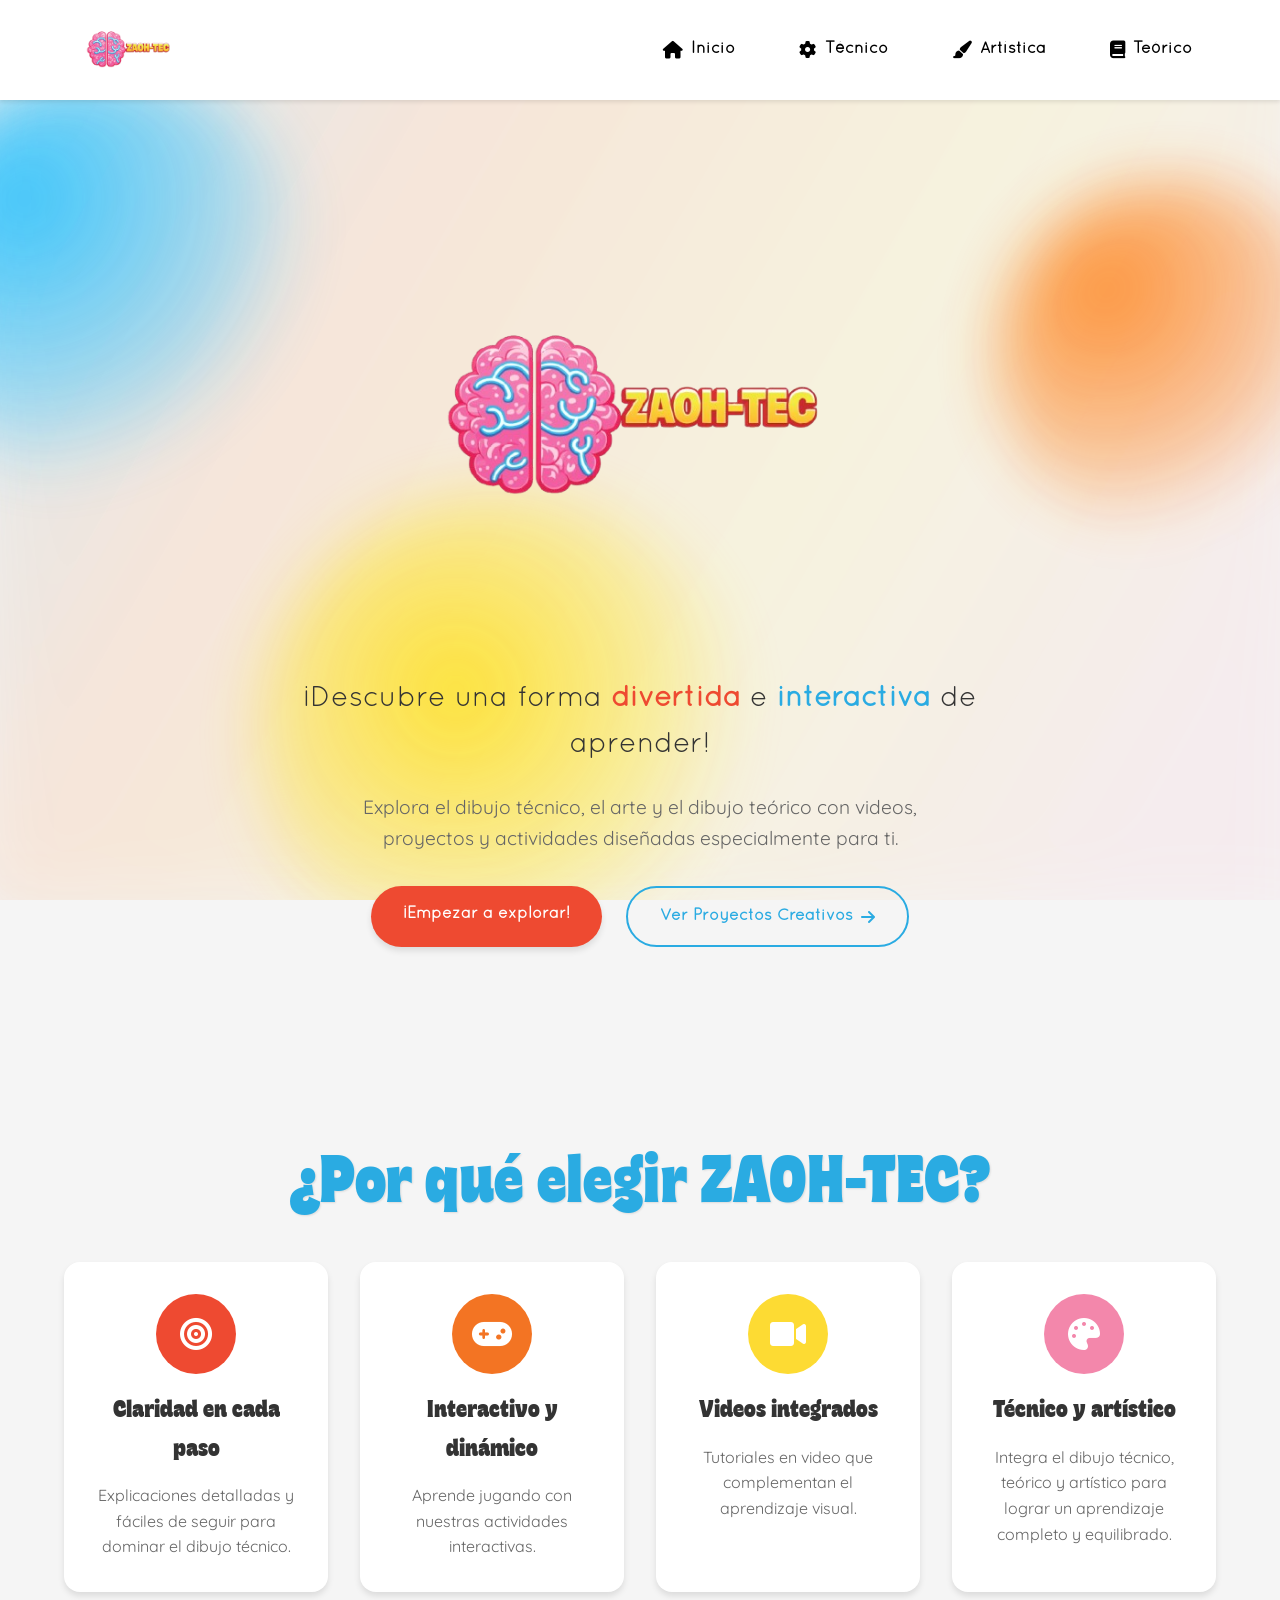
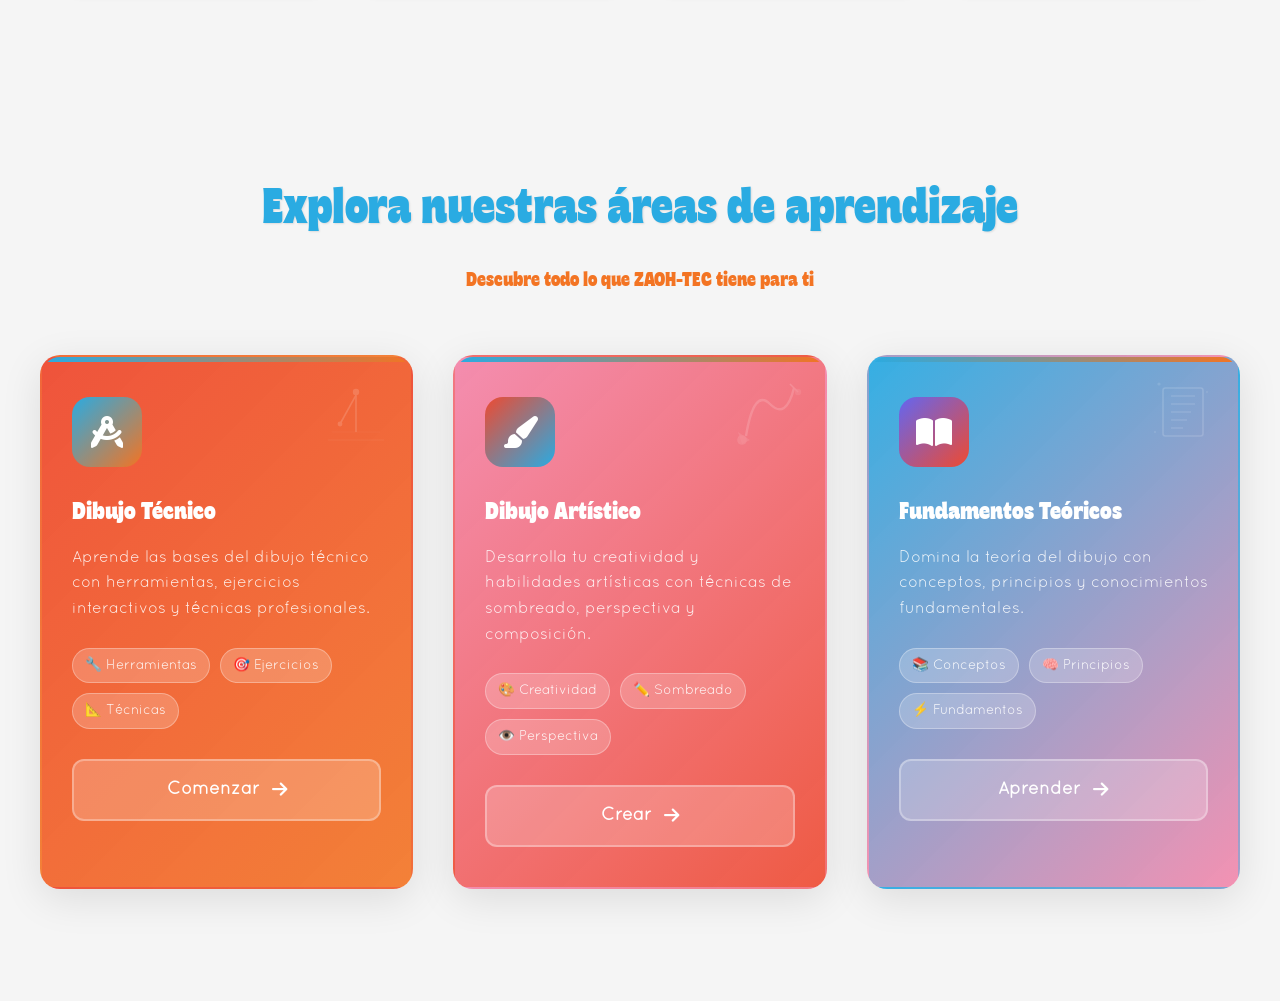
==== commit b2b2f307: "Actualización de proyecto ZAOH-TEC" ====
--- a/index.html
+++ b/index.html
@@ -12,12 +12,12 @@
     <meta http-equiv="Pragma" content="no-cache">
     <meta http-equiv="Expires" content="0">
     <title>ZAOH-TEC - Aprendizaje Interactivo</title>
-    <link rel="icon" type="image/jpeg" href="assets/images/zaoh-tec-logo.jpg    ">
-    <link rel="shortcut icon" type="image/jpeg" href="assets/images/zaoh-tec-logo.png">
-    <link rel="apple-touch-icon" href="assets/images/zaoh-tec-logo.png">
+    <link rel="icon" type="image/jpeg" href="assets/images/logo_zaoh_official.png">
+    <link rel="shortcut icon" type="image/jpeg" href="assets/images/logo_zaoh_official.png">
+    <link rel="apple-touch-icon" href="assets/images/logo_zaoh_official.png">
     <link rel="stylesheet" href="https://fonts.googleapis.com/css2?family=Quicksand:wght@300;400;500;600;700&display=swap">
     <link rel="stylesheet" href="https://cdnjs.cloudflare.com/ajax/libs/font-awesome/6.0.0/css/all.min.css">
-    <link rel="stylesheet" href="css/styles.css?v=1.0.3">
+    <link rel="stylesheet" href="css/styles.css?v=1.2.1">
 </head>
 <body>
     <!-- Contenedor de fondo dinámico: gradientes y blobs interactivos -->
@@ -32,7 +32,7 @@
     <header>
         <nav class="main-nav">
             <div class="nav-left">
-                <img src="assets/images/zaoh-tec-logo.png" alt="ZAOH-TEC Logo" class="nav-logo" loading="lazy" decoding="async">
+                <img src="assets/images/logo_zaoh_official.png" alt="ZAOH-TEC Logo" class="nav-logo" loading="lazy" decoding="async">
             </div>
             <button class="mobile-menu-toggle" aria-label="Abrir menú">
                 <span class="hamburger-line"></span>
@@ -51,7 +51,7 @@
     <main>
         <section class="hero-section">
             <div class="hero-content">
-                <img src="assets/images/zaoh-tec-logo.png" alt="ZAOH-TEC Logo Grande" class="hero-logo" loading="lazy" decoding="async">
+                <img src="assets/images/logo_zaoh_official.png" alt="ZAOH-TEC Logo Grande" class="hero-logo" loading="lazy" decoding="async">
                 <p class="hero-text">¡Descubre una forma <span class="text-highlight-red">divertida</span> e <span class="text-highlight-blue">interactiva</span> de aprender!</p>
                 <p class="hero-description">Explora el dibujo técnico, el arte y el dibujo teórico con videos, proyectos y actividades diseñadas especialmente para ti.</p>
                 <div class="hero-buttons">
@@ -175,6 +175,6 @@
     <footer>
     </footer>
 
-    <script src="js/main.js?v=1.0.3"></script>
+    <script src="js/main.js?v=1.2.1"></script>
 </body>
-</html>+</html>
--- a/css/styles.css
+++ b/css/styles.css
@@ -468,7 +468,7 @@
     .nav-card h3 { font-size: clamp(1.2rem, 2.8vw, 1.4rem); }
     .nav-card p { font-size: clamp(0.9rem, 2.2vw, 1.05rem); }
     .feature-tag { font-size: 0.7rem; }
-    .hero-logo { width: clamp(180px, 55vw, 260px); }
+    .hero-logo { width: clamp(220px, 55vw, 340px); }
     .hero-title { font-size: clamp(2.2rem, 6vw, 2.8rem); }
     .hero-text { font-size: clamp(1.2rem, 4.2vw, 1.6rem); }
     .hero-description { font-size: clamp(1rem, 2.8vw, 1.15rem); padding: 0 4px; }
@@ -1612,7 +1612,7 @@
 /* Header and Navigation */
 header {
     background-color: white;
-    padding: 1rem 0;
+    padding: 0.3rem 0;
     position: fixed;
     width: 100%;
     top: 0;
@@ -1635,7 +1635,7 @@
 }
 
 .nav-logo {
-    height: 50px;
+    height: 90px;
     width: auto;
     transition: transform 0.3s ease;
 }
@@ -1723,7 +1723,7 @@
 }
 
 .hero-logo {
-    width: 400px;
+    width: 520px;
     height: auto;
     margin-bottom: 3rem;
     animation: float 6s ease-in-out infinite;
@@ -1862,13 +1862,13 @@
     }
     
     .hero-logo {
-        width: 150px;
+        width: 240px;
     }
 }
 
 /* Main Content */
 main {
-    margin-top: 80px;
+    margin-top: 100px;
     padding: 2rem;
 }
 
@@ -2123,7 +2123,7 @@
     }
     
     .nav-logo {
-        height: 40px;
+        height: 75px;
     }
     
     /* Hamburger en negro para mejor visibilidad */
@@ -2162,7 +2162,7 @@
     }
     
     .nav-logo {
-        height: 45px;
+        height: 80px;
     }
 }
 
@@ -4612,21 +4612,26 @@
 }
 
 .crossword-cell input:focus {
-    outline: 1px solid rgba(42, 171, 226, 0.5);
-    background: rgba(42, 171, 226, 0.05);
+    outline: 2px solid var(--color-pink);
+    background: rgba(243, 135, 171, 0.1);
+    /* Mejor feedback visual en móviles */
+    transform: scale(1.02);
+    z-index: 10;
+    position: relative;
+    box-shadow: 0 0 0 1px rgba(243, 135, 171, 0.5), 0 2px 8px rgba(243, 135, 171, 0.3);
 }
 
 /* Resaltados fuertes */
 .crossword-cell input.cw-correct {
-    background: #2196F3 !important;
+    background: #15b157 !important;
     color: #fff !important;
-    box-shadow: 0 0 4px #2196F3, 0 0 10px rgba(33,150,243,.5);
+    box-shadow: 0 0 4px #15b157, 0 0 10px rgba(21,177,87,.5);
 }
 
 .crossword-cell input.cw-error {
-    background: #FF5722 !important;
+    background: #d61f2c !important;
     color: #fff !important;
-    box-shadow: 0 0 4px #FF5722, 0 0 10px rgba(255,87,34,.45);
+    box-shadow: 0 0 4px #d61f2c, 0 0 10px rgba(214,31,44,.45);
 }
 
 /* Celdas bloqueadas (primeras letras) */
@@ -4640,23 +4645,23 @@
 
 .crossword-cell .number {
     position: absolute;
-    top: 2px;
+    top: 1px;
     left: 2px;
     font-size: 8px;
-    font-weight: 700;
-    color: #1565C0;
+    font-weight: bold;
+    color: #0b3d91; /* tono azul más oscuro para contraste general */
     z-index: 2;
     pointer-events: none;
-    background: none;
-    text-shadow: 0 0 2px rgba(255,255,255,0.8);
-}
-
-/* Cuando la celda está correcta o errónea, mantener números discretos */
+    mix-blend-mode: normal;
+    text-shadow: 0 0 2px #fff, 0 0 3px #fff;
+}
+
+/* Cuando la celda está correcta o errónea, reforzamos el contraste del número */
 .crossword-cell input.cw-correct ~ .number,
 .crossword-cell input.cw-error ~ .number,
 .crossword-cell input.locked ~ .number {
     color: #fff;
-    text-shadow: 0 0 3px rgba(0,0,0,0.8);
+    text-shadow: 0 0 2px #000, 0 0 4px rgba(0,0,0,.6);
 }
 
 /* Aseguramos que el número quede visible si por alguna razón hereda mezcla */
@@ -5558,13 +5563,20 @@
     }
     
     .crossword-cell input:focus {
-        outline: 1px solid rgba(42, 171, 226, 0.7);
-        background: rgba(42, 171, 226, 0.08);
+        outline: 3px solid var(--color-pink);
+        background: rgba(243, 135, 171, 0.2);
+        transform: scale(1.05);
+        z-index: 10;
+        position: relative;
+        box-shadow: 0 0 0 2px rgba(243, 135, 171, 0.5);
     }
     
     .crossword-cell .number {
-        font-size: 7px;
+        font-size: 8px;
         font-weight: 700;
+        background: rgba(255, 255, 255, 0.9);
+        border-radius: 2px;
+        padding: 1px 2px;
     }
 }
 
@@ -5832,7 +5844,7 @@
     }
     
     .hero-logo {
-        max-width: 150px;
+        max-width: 260px;
         margin-bottom: 1rem;
     }
     
